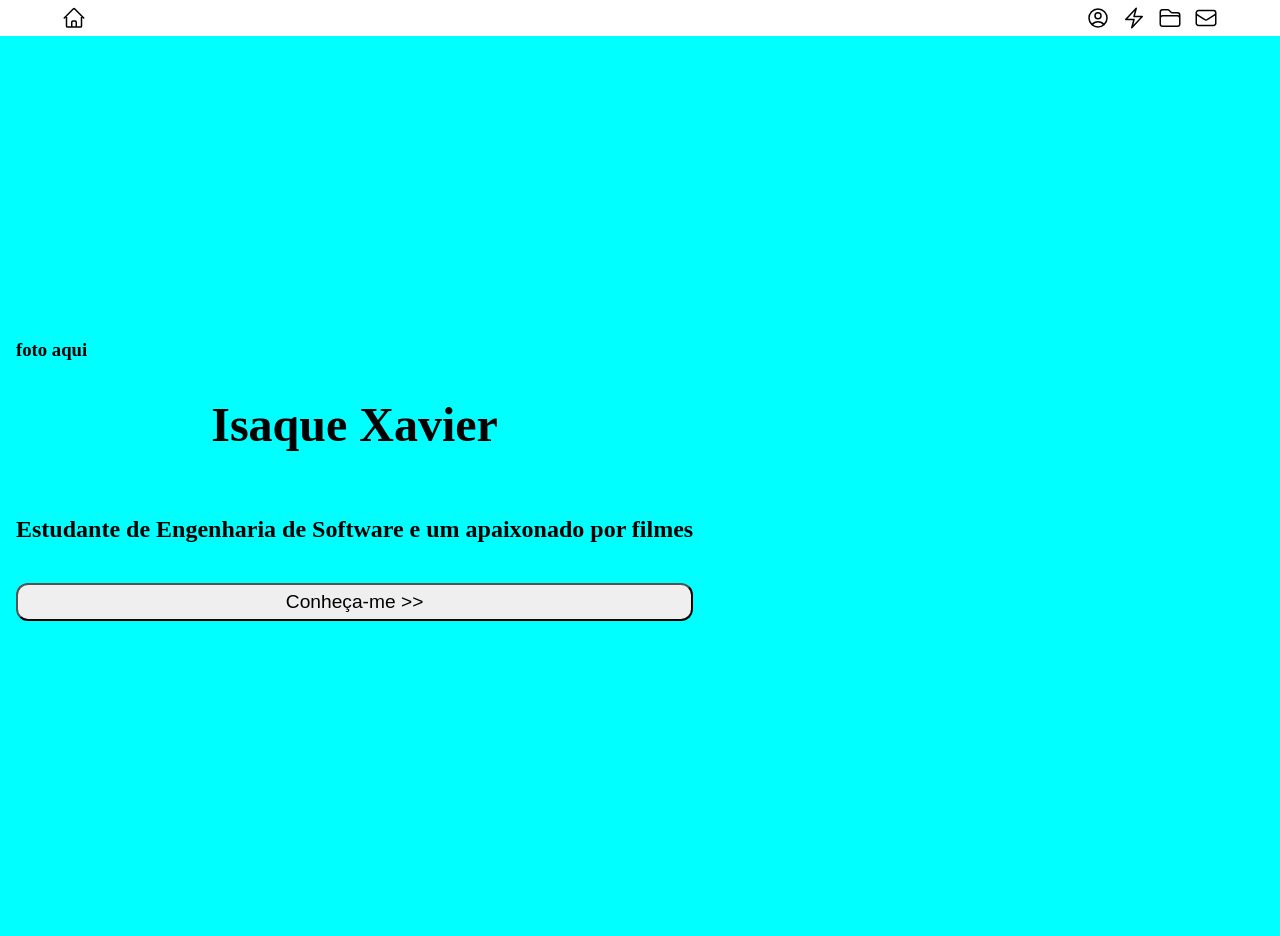
==== index.html @ 9555a3fa "feat(tela 'Sobre'): conteudo estruturado e organizacao inicial de css na tela de 'sobre'" ====
<!DOCTYPE html>
<html lang="pt-br">
<head>
    <meta charset="UTF-8">
    <meta name="viewport" content="width=device-width, initial-scale=1.0">

    <title>Isaque Xavier</title>
    <link rel="stylesheet" href="css/style.css">

</head>
<body>

    <header >
        <div class="header-content">
            <nav class="navbar">
                <div class="navbar-home-link">
                    <ul>
                        <li>
                            <a href="#">
                                <span class="icon-label">INÍCIO</span>
                                <img src="assets/icons/home.svg" alt="Início">
                            </a>
                        </li>
                    </ul>                    
                </div>
                <div class="navbar-links">
                    <ul>
                        <li>
                            <a href="#">
                                <span class="icon-label">SOBRE</span>
                                <img src="assets/icons/user-circle.svg" alt="Sobre">
                            </a>
                        </li>
                        <li>
                            <a href="#">
                                <span class="icon-label">HABILIDADES</span>
                                <img src="assets/icons/bolt.svg" alt="Habilidades">
                            </a>
                        </li>
                        <li>
                            <a href="#">
                                <span class="icon-label">PROJETOS</span>
                                <img src="assets/icons/folder.svg" alt="Projetos">
                            </a>
                        </li>
                        <li>
                            <a href="#">
                                <span class="icon-label">CONTATO</span>
                                <img src="assets/icons/envelope.svg" alt="Contato">
                            </a>
                        </li>
                    </ul>                    
                </div>
            </nav>
        </div>
        
    </header>

    <main>

        <section class="home-page">
            <article class="home-container">
            
                <div class="section-info">

                    <div class="inicial-image">
                        <h1>foto aqui</h1>
                    </div>

                    <div class="info-name">
                        <h1>Isaque Xavier</h1>
                    </div>

                    <div class="inicial-description">
                        <h1>Estudante de Engenharia de Software e um apaixonado por filmes</h1>
                        <button class="know-me-button">Conheça-me >> </button>
                    </div>

                </div>
            </article>
        </section>

        <section class="about-page">
            <article class="about-container">
                <div class="about-name">
                    <h1>Sobre</h1>
                </div>

                <div class="about-info">

                    <div class="educational-information">
                        <h1>Formação acadêmica</h1>
                        <ul>
                            <li>
                                <h2>Ensino Fundamental e Médio: Concluídos no Colégio Estadual Olavo Bilac, em Amaporã/PR.</h2>
                            </li>
                            <li>
                                <h2>Ensino Superior: Cursando o 3° ano de Engenharia de Software, no Instituto Federal de Paranavaí.</h2>
                            </li>
                        </ul>
                    </div>

                    <div class="professional-information">
                        <h1>Experiências Profissionais</h1>
                        <ul>
                            <li>
                                <h2>2019 - 2023: Operador de diversas máquinas de costura numa cooperativa de produção do ramo têxtil.</h2>
                            </li>
                            <li>
                                <h2>2024: Estagiário remunerado do setor municipal de contabilidade, em Amaporã/PR.</h2>
                            </li>
                            <li>
                                <h2>2024 - 2025: Assistente administrativo terceirizado no Colégio Estadual Olavo Bilac, em Amaporã/PR.</h2>
                            </li>
                            <li>
                                <h2>2025 - presente: Agente administrativo efetivado através de concurso público, em Planaltina do Paraná.</h2>
                            </li>
                        </ul>
                    </div>

                </div>
                
            </article>
        </section>

        <section class="skills-page">
            <article class="skills-container">
                <div class="section-name">

                </div>

                <div class="section info">

                    <div class="skills">
                        <h1>habilidades</h1>
                    </div>

                    <div class="skills">
                        <h1>habilidades</h1>
                    </div>

                    <div class="skills">
                        <h1>habilidades</h1>
                    </div>

                    <div class="skills">
                        <h1>habilidades</h1>
                    </div>

                </div>
                
            </article>
        </section>

        <section class="projects-page">
            <article class="projects-container">
                <div class="section-name">

                </div>

                <div class="section info">

                    <div class="projects">
                        <h1>projetinhoxxx</h1>
                    </div>

                    <div class="projects">
                        <h1>projetinhoxxx</h1>
                    </div>

                    <div class="projects">
                        <h1>projetinhoxxx</h1>
                    </div>

                    <div class="projects">
                        <h1>projetinhoxxx</h1>
                    </div>

                </div>
                
            </article>
        </section>

        <section class="contact-page">
            <article class="contact-container">
                <div class="section-name">

                </div>
                
                <div class="section info">

                    <div class="contact-form">
                        <h1>aqui sera formulario</h1>
                    </div>
                    
                </div>
                
            </article>
        </section>

    </main>

</body>
</html>
---- css/style.css ----
*, *::after, *::before{
    margin: 0;
    padding: 0;
    box-sizing: border-box;
}

html, body{
    height: 100%;
    scroll-behavior: smooth;
}

header{
    width: 100%;
}

section{
    min-height: 100vh;
    width: 100%;
    scroll-snap-align: start;
}

main{
    height: 100vh;
    overflow-y: scroll;
    scroll-snap-type: y mandatory;
}


/* CSS DO HEADER NAVBAR */
.navbar{
    max-width: 1200px;
    width: 100%;
    margin: 0 auto;
    padding: 0 16px;

    display: flex;
    align-items: center;
    justify-content: space-between;
}

.navbar ul{
    display: flex;
    flex-direction: row;
    list-style: none;
}

.navbar li{
    padding: 6px;
}

.navbar a{
    display: flex;
    align-items: center;
    gap: 6px;
    text-decoration: none;
}

.navbar img{
    width: 24px;
    height: 24px;
}

.icon-label{
    display: none;
}


/* CSS DA PAGINA INICIAL */
.home-page{
    display: flex;
    align-items: center;
    justify-items: center;
    padding: 0 16px;

    background-color: aqua;
}

.home-container{
    max-width: 1200px;
    display: flex;
    flex-direction: column;
    align-items: center;
    justify-content: space-between;

}

.info-name{
    margin: 24px auto;
    padding: 12px 0;
}

.info-name h1{
    text-align: center;
    font-size: clamp(1rem, 3rem, 5rem);
    font-weight: bold;
}

.inicial-description{
    display: flex;
    flex-direction: column;
    align-items: center;
}

.inicial-description h1{
    margin: 12px 0;
    padding: 16px 0;
    font-size: clamp(1rem, 1.5rem, 2rem);
    font-weight: bold;
    text-align: start;
}

.inicial-description button{
    font-size: clamp(0.8rem, 1.2rem, 1.5rem);
    width: 100%;
    border-radius: 12px;
    margin: 12px 0;
    padding: 6px;
}


/* CSS DA PAGINA 'SOBRE' */
.about-page{
    display: flex;
    justify-content: center;
    padding: 0 16px;
}

.about-container{
    display: flex;
    flex-direction: column;
}

.about-name h1{
    margin: 16px 0;
    font-size: clamp(1rem, 2.5rem, 4rem);
    font-weight: bold;
}

.about-info h1{
    font-size: clamp(1rem, 2rem, 3rem);
    margin: 12px 0;
}

.about-info li{
    list-style: none;
}

.about-info h2{
    font-size: clamp(1rem, 1.5rem, 2rem);
    padding: 6px 0;
}







/* @import url('https://fonts.googleapis.com/css2?family=Special+Gothic+Condensed+One&display=swap');

:root{
    --transparent-color: #49111c00;

    --black-color-pallete1: #0A0908;
    --burgundy-color-pallete1: #49111c;
    --white-color-pallete1: #f2f4f3;
    --taupe-color-pallete1: #A9927D;
    --brown-color-pallete1: #5E503F;

    --white-color-pallete2: #FDFFFF;
    --red-color-pallete2: #B10F2E;
    --cherry-color-pallete2: #570000;
    --mogno-color-pallete2: #280000;
    --peach-color-pallete2: #DE7C5A;

    --blue-color-pallete3: #001427;
    --teal-color-pallete3: #708D81;
    --jasmine-color-pallete3: #f4d58d;
    --ember-color-pallete3: #BF0603;
    --red-color-pallete3: #8D0801;

    --special-gothic-font: "Special Gothic Condensed One", sans-serif;
}


*,*::before, *::after{
    margin: 0;
    padding: 0;
    box-sizing: border-box;
}

body{
    min-height: 100vh;
    line-height: 1.6;
    font-family: var(--special-gothic-font);
}


header{
    font-size: clamp(1rem, 1.5rem);
    font-weight: 300;
    background-color: var(--burgundy-color-pallete1);
    padding: 20px 10px;
    width: 100%;
    display: flex;
    justify-items: center; 
    align-items: center;   
}


.navbar{
    max-width: 1280px;
    width: 100%;
    margin: 0 auto;
    display: flex;
    flex-direction: row;
    justify-content: space-between;
    align-items: center;
}
.navbar ul{
    display: flex;
    list-style: none;
}
.navbar a{
    text-decoration: none;
    color: var(--white-color-pallete1);
}
.navbar-links li{
    padding: 0 5px;
}


.hero-page{
    
    color: var(--white-color-pallete1);
    background: var(--blue-color-pallete3);
    display: flex;
    flex-direction: row;
    align-items: center;
}
.hero-content{
    max-width: 1280px;
    width: 100%;
    margin: 0 auto;
    display: flex;
    flex-direction: row;
    justify-content: space-between;
}
.hero-welcome h1{
    font-size: clamp(1rem, 5rem, 7rem);
}
.hero-suggestion{
    padding: 0 10px;
}






.about-page{
    margin: 0 auto;
    max-width: 1280px;
    background-color: var(--jasmine-color-pallete3);
}
.skills-page{
    margin: 0 auto;
    max-width: 1280px;
    background-color: var(--white-color-pallete1);
}
.projects-page{
    margin: 0 auto;
    max-width: 1280px;
    background-color: var(--black-color-pallete1);
}
.contact-page{
    margin: 0 auto;
    max-width: 1280px;
    background-color: var(--white-color-pallete1);
} */
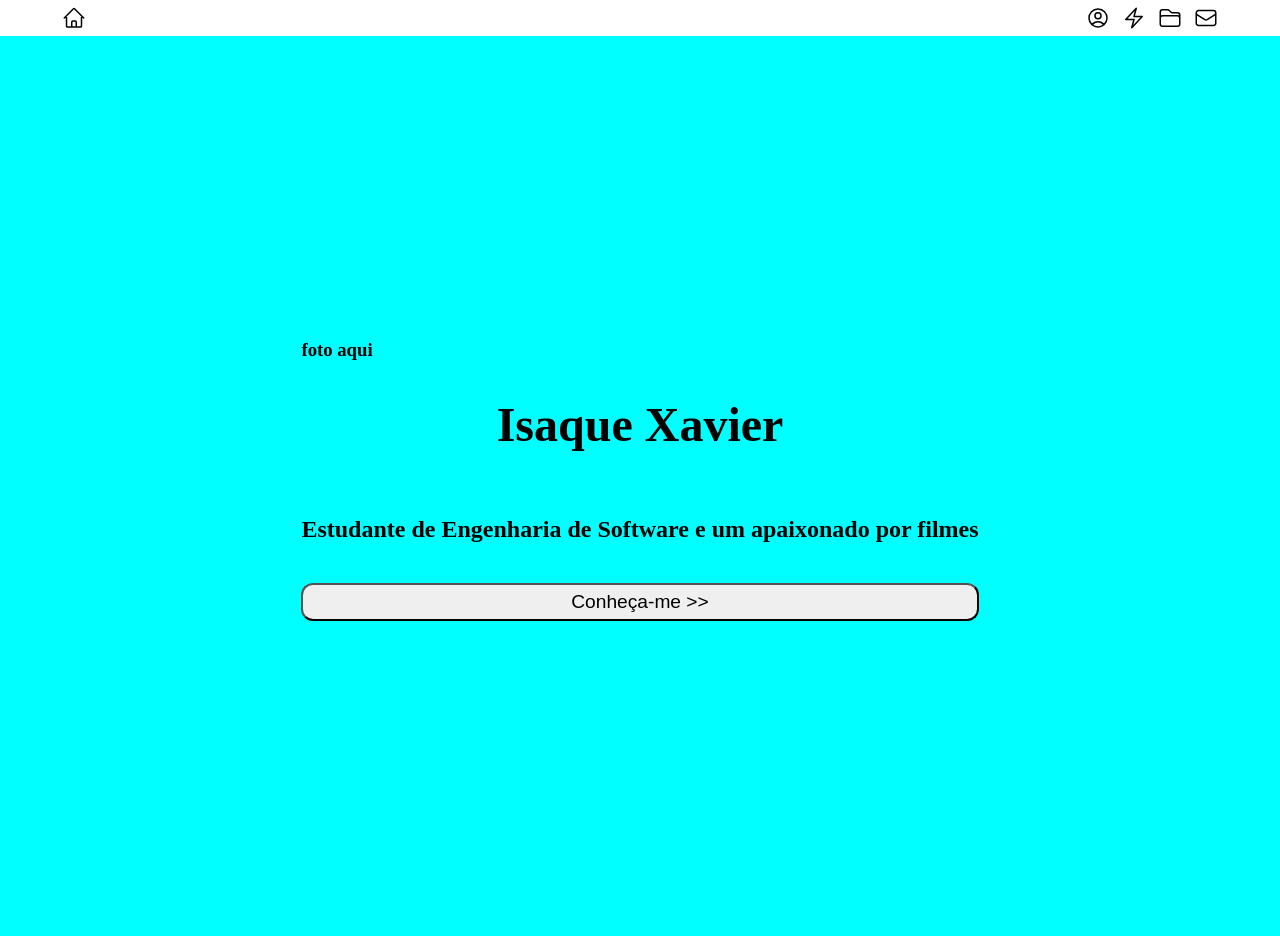
==== commit 2cf4ecf3: "feat(tela 'habilidades'): implementada estruturacao da tela 'habilidades' e adicionado os respectivo" ====
--- a/index.html
+++ b/index.html
@@ -91,7 +91,7 @@
                 <div class="about-info">
 
                     <div class="educational-information">
-                        <h1>Formação acadêmica</h1>
+                        <h1>Formação Acadêmica</h1>
                         <ul>
                             <li>
                                 <h2>Ensino Fundamental e Médio: Concluídos no Colégio Estadual Olavo Bilac, em Amaporã/PR.</h2>
@@ -106,7 +106,7 @@
                         <h1>Experiências Profissionais</h1>
                         <ul>
                             <li>
-                                <h2>2019 - 2023: Operador de diversas máquinas de costura numa cooperativa de produção do ramo têxtil.</h2>
+                                <h2>2019 - 2023: Operador de diversas máquinas de costura em uma cooperativa de produção do ramo têxtil.</h2>
                             </li>
                             <li>
                                 <h2>2024: Estagiário remunerado do setor municipal de contabilidade, em Amaporã/PR.</h2>
@@ -126,27 +126,117 @@
         </section>
 
         <section class="skills-page">
+
             <article class="skills-container">
-                <div class="section-name">
-
-                </div>
-
-                <div class="section info">
-
-                    <div class="skills">
-                        <h1>habilidades</h1>
-                    </div>
-
-                    <div class="skills">
-                        <h1>habilidades</h1>
-                    </div>
-
-                    <div class="skills">
-                        <h1>habilidades</h1>
-                    </div>
-
-                    <div class="skills">
-                        <h1>habilidades</h1>
+
+                <div class="skills-name">
+                    <h1>Habilidades</h1>
+                </div>
+
+                <div class="skills-info">
+
+                    <div class="skills-card">
+                        <div class="skills-card-name">
+                            <h1>Linguagens de Programação</h1>
+                        </div>
+                        <div class="skills-card-content">
+                            <ul>
+                                <li>
+                                    <span class="icon-label">PYTHON</span>
+                                    <img src="assets/icons/python.svg" alt="Python">
+                
+                                </li>
+                                <li>
+                                    <span class="icon-label">JAVA</span>
+                                    <img src="assets/icons/java.svg" alt="Java">
+                    
+                                </li>
+                                <li>
+                                    <span class="icon-label">C++</span>
+                                    <img src="assets/icons/c++.svg" alt="C++">
+                    
+                                </li>
+                                <li>
+                                    <span class="icon-label">JAVASCRIPT</span>
+                                    <img src="assets/icons/javascript.svg" alt="Javascript">
+                    
+                                </li>
+                                <li>
+                                    <span class="icon-label">DART</span>
+                                    <img src="assets/icons/dart.svg" alt="Dart">
+                    
+                                </li>
+                            </ul>
+                        </div>
+                        
+                    </div>
+
+                    <div class="skills-card">
+                        <div class="skills-card-name">
+                            <h1>Frameworks</h1>
+                        </div>
+                        <div class="skills-card-content">
+                            <ul>
+                                <li>
+                                    <span class="icon-label">REACT.JS</span>
+                                    <img src="assets/icons/react-js.svg" alt="React.js">
+                    
+                                </li>
+                                <li>
+                                    <span class="icon-label">FLUTTER</span>
+                                    <img src="assets/icons/flutter.svg" alt="Flutter">
+                    
+                                </li>
+                            </ul>
+                        </div>
+                        
+                    </div>
+
+                    <div class="skills-card">
+                        <div class="skills-card-name">
+                            <h1>Banco de Dados</h1>
+                        </div>
+                        <div class="skills-card-content">
+                            <ul>
+                                <li>
+                                    <span class="icon-label">POSTGRESQL</span>
+                                    <img src="assets/icons/postgresql.svg" alt="PostgreSQL">
+                    
+                                </li>
+                                <li>
+                                    <span class="icon-label">MYSQL</span>
+                                    <img src="assets/icons/mysql.svg" alt="MySQL">
+                    
+                                </li>
+                            </ul>
+                        </div>
+                        
+                    </div>
+
+                    <div class="skills-card">
+                        <div class="skills-card-name">
+                            <h1>Extras</h1>
+                        </div>
+                        <div class="skills-card-content">
+                            <ul>
+                                <li>
+                                    <span class="icon-label">GITHUB</span>
+                                    <img src="assets/icons/github.svg" alt="GitHub">
+                    
+                                </li>
+                                <li>
+                                    <span class="icon-label">Canva</span>
+                                    <img src="assets/icons/canva.svg" alt="Canva">
+                    
+                                </li>
+                                <li>
+                                    <span class="icon-label">FIGMA</span>
+                                    <img src="assets/icons/figma.svg" alt="Figma">
+                    
+                                </li>
+                            </ul>
+                        </div>
+                        
                     </div>
 
                 </div>
--- a/css/style.css
+++ b/css/style.css
@@ -77,10 +77,11 @@
 
 .home-container{
     max-width: 1200px;
-    display: flex;
-    flex-direction: column;
-    align-items: center;
-    justify-content: space-between;
+    margin: 0 auto;
+
+    display: flex;
+    flex-direction: column;
+    justify-items: center;
 
 }
 
@@ -126,8 +127,16 @@
 }
 
 .about-container{
-    display: flex;
-    flex-direction: column;
+    max-width: 1200px;
+    margin: 0 auto;
+
+    display: flex;
+    flex-direction: column;
+    align-items: center;
+}
+
+.about-name{
+    margin-right: auto;
 }
 
 .about-name h1{
@@ -137,7 +146,7 @@
 }
 
 .about-info h1{
-    font-size: clamp(1rem, 2rem, 3rem);
+    font-size: clamp(0.8rem, 2rem, 3rem);
     margin: 12px 0;
 }
 
@@ -150,6 +159,88 @@
     padding: 6px 0;
 }
 
+.educational-information{
+    margin: 6px 0;
+}
+
+.professional-information{
+    margin: 6px 0;
+}
+
+
+/* CSS DA PAGINA HABILIDADES */
+.skills-page{
+    display: flex;
+    justify-content: center;
+    padding: 0 16px;
+
+    background-color: aqua;
+}
+
+.skills-container{
+    max-width: 1200px;
+    margin: 0 auto;
+    gap: 24px;
+
+    display: flex;
+    flex-direction: column;
+    align-items: center;
+}
+
+.skills-name{
+    margin-right: auto;
+}
+
+.skills-name h1{
+    margin: 16px 0;
+    font-size: clamp(1rem, 2.5rem, 4rem);
+    font-weight: bold;
+}
+
+.skills-info{
+    display: flex;
+    flex-direction: column;
+    gap: 18px;
+}
+.skills-info li{
+    list-style: none;
+}
+
+.skills-card{
+    display: flex;
+    flex-direction: column;
+    justify-content: center;
+    text-align: center;
+}
+
+.skills-card-name{
+    text-align: left;
+}
+
+.skills-card-name h1{
+    margin: 12px 0;
+}
+
+.skills-card-content ul{
+    display: flex;
+    flex-wrap: wrap;
+    flex-direction: row;
+    gap: 12px;
+    justify-content: space-around;
+}
+
+.skills-card-content li{
+   padding: 8px;
+   width: fit-content;
+   white-space: nowrap;
+}
+
+.skills-card-content li img{
+   height: 30px;
+   width: 30px;
+   width: fit-content;
+   
+}
 
 
 
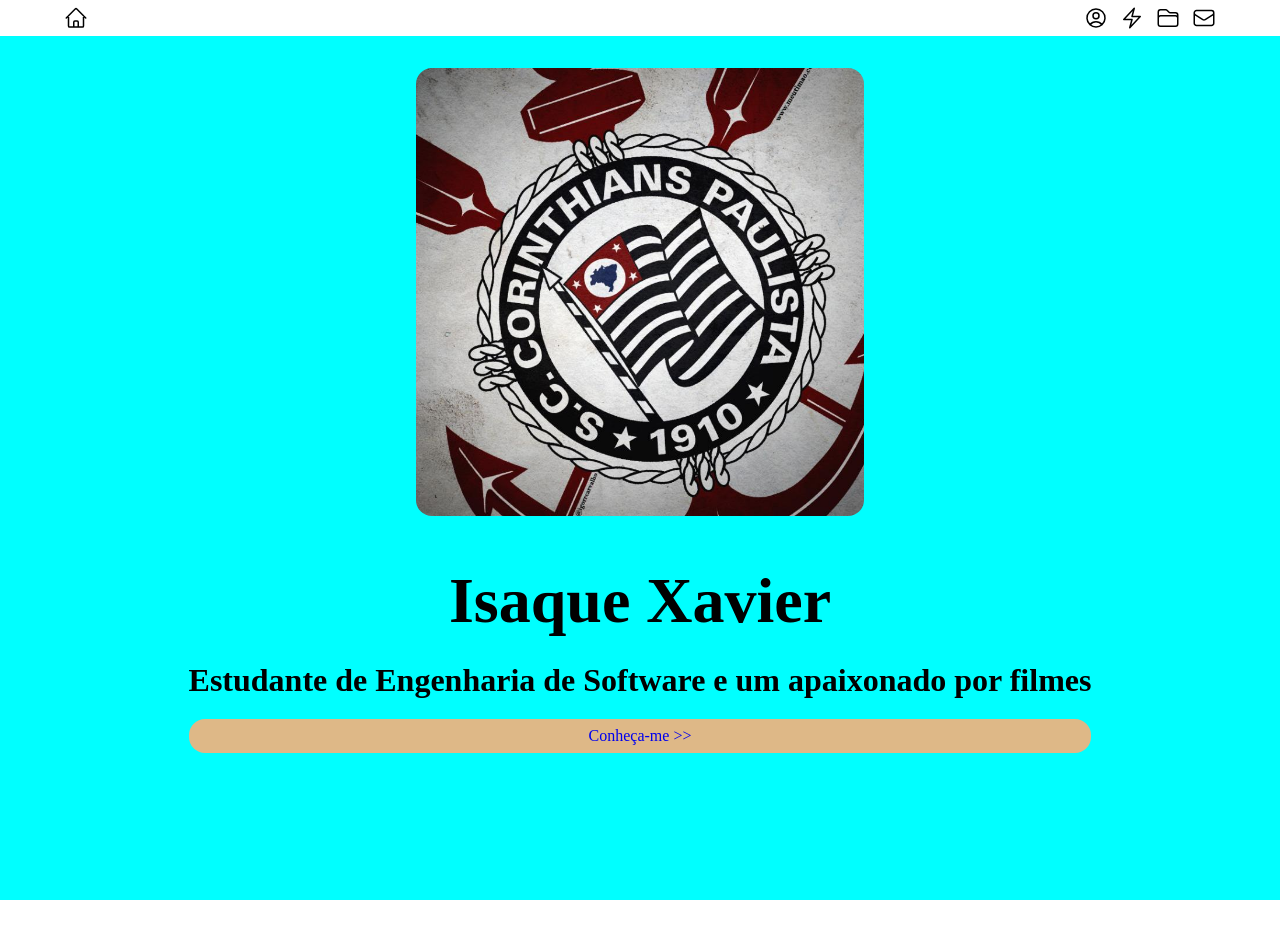
==== commit 52437b87: "refactor(all): alteradas tags do html e iniciando nova estruturacao em css" ====
--- a/index.html
+++ b/index.html
@@ -18,7 +18,7 @@
                 <div class="navbar-home-link">
                     <ul>
                         <li>
-                            <a href="#">
+                            <a href="#homeSection">
                                 <span class="icon-label">INÍCIO</span>
                                 <img src="assets/icons/home.svg" alt="Início">
                             </a>
@@ -28,25 +28,25 @@
                 <div class="navbar-links">
                     <ul>
                         <li>
-                            <a href="#">
+                            <a href="#aboutSection">
                                 <span class="icon-label">SOBRE</span>
                                 <img src="assets/icons/user-circle.svg" alt="Sobre">
                             </a>
                         </li>
                         <li>
-                            <a href="#">
+                            <a href="#skillsSection">
                                 <span class="icon-label">HABILIDADES</span>
                                 <img src="assets/icons/bolt.svg" alt="Habilidades">
                             </a>
                         </li>
                         <li>
-                            <a href="#">
+                            <a href="#projectsSection">
                                 <span class="icon-label">PROJETOS</span>
                                 <img src="assets/icons/folder.svg" alt="Projetos">
                             </a>
                         </li>
                         <li>
-                            <a href="#">
+                            <a href="#contactSection">
                                 <span class="icon-label">CONTATO</span>
                                 <img src="assets/icons/envelope.svg" alt="Contato">
                             </a>
@@ -60,62 +60,68 @@
 
     <main>
 
-        <section class="home-page">
-            <article class="home-container">
+        <section id="homeSection" class="home-page">
+            <article class="section-container">
             
-                <div class="section-info">
-
-                    <div class="inicial-image">
-                        <h1>foto aqui</h1>
-                    </div>
-
-                    <div class="info-name">
+                <div class="home-info">
+
+                    <div class="home-image">
+                        <img src="assets/images/corinthians wpp.jpg" alt="Foto Inicial">
+                    </div>
+
+                    <div class="home-presentation">
                         <h1>Isaque Xavier</h1>
-                    </div>
-
-                    <div class="inicial-description">
-                        <h1>Estudante de Engenharia de Software e um apaixonado por filmes</h1>
-                        <button class="know-me-button">Conheça-me >> </button>
-                    </div>
-
-                </div>
-            </article>
-        </section>
-
-        <section class="about-page">
+                        <p>Estudante de Engenharia de Software e um apaixonado por filmes</p>
+                    </div>
+
+                    <div class="home-button">
+                        <a href="#aboutSection">Conheça-me >></a>
+                    </div>
+
+                </div>
+            </article>
+        </section>
+
+        <section id="aboutSection" class="about-page">
             <article class="about-container">
-                <div class="about-name">
-                    <h1>Sobre</h1>
-                </div>
+                <header class="about-name">
+                    <h2>Sobre</h2>
+                </header>
 
                 <div class="about-info">
 
                     <div class="educational-information">
-                        <h1>Formação Acadêmica</h1>
+                        <header>
+                            <h3>Formação Acadêmica</h3>
+                        </header>
+                        
                         <ul>
                             <li>
-                                <h2>Ensino Fundamental e Médio: Concluídos no Colégio Estadual Olavo Bilac, em Amaporã/PR.</h2>
-                            </li>
-                            <li>
-                                <h2>Ensino Superior: Cursando o 3° ano de Engenharia de Software, no Instituto Federal de Paranavaí.</h2>
+                                <p>Ensino Fundamental e Médio: Concluídos no Colégio Estadual Olavo Bilac, em Amaporã/PR.</p>
+                            </li>
+                            <li>
+                                <p>Ensino Superior: Cursando o 3° ano de Engenharia de Software, no Instituto Federal de Paranavaí.</p>
                             </li>
                         </ul>
                     </div>
 
                     <div class="professional-information">
-                        <h1>Experiências Profissionais</h1>
+                        <header>
+                            <h3>Experiências Profissionais</h3>
+                        </header>
+                        
                         <ul>
                             <li>
-                                <h2>2019 - 2023: Operador de diversas máquinas de costura em uma cooperativa de produção do ramo têxtil.</h2>
-                            </li>
-                            <li>
-                                <h2>2024: Estagiário remunerado do setor municipal de contabilidade, em Amaporã/PR.</h2>
-                            </li>
-                            <li>
-                                <h2>2024 - 2025: Assistente administrativo terceirizado no Colégio Estadual Olavo Bilac, em Amaporã/PR.</h2>
-                            </li>
-                            <li>
-                                <h2>2025 - presente: Agente administrativo efetivado através de concurso público, em Planaltina do Paraná.</h2>
+                                <p>2019 - 2023: Operador de diversas máquinas de costura em uma cooperativa de produção do ramo têxtil.</p>
+                            </li>
+                            <li>
+                                <p>2024: Estagiário remunerado do setor municipal de contabilidade, em Amaporã/PR.</p>
+                            </li>
+                            <li>
+                                <p>2024 - 2025: Assistente administrativo terceirizado no Colégio Estadual Olavo Bilac, em Amaporã/PR.</p>
+                            </li>
+                            <li>
+                                <p>2025 - presente: Agente administrativo efetivado através de concurso público, em Planaltina do Paraná.</p>
                             </li>
                         </ul>
                     </div>
@@ -125,20 +131,20 @@
             </article>
         </section>
 
-        <section class="skills-page">
+        <section id="skillsSection" class="skills-page">
 
             <article class="skills-container">
 
-                <div class="skills-name">
-                    <h1>Habilidades</h1>
-                </div>
+                <header class="skills-name">
+                    <h2>Habilidades</h2>
+                </header>
 
                 <div class="skills-info">
 
                     <div class="skills-card">
-                        <div class="skills-card-name">
-                            <h1>Linguagens de Programação</h1>
-                        </div>
+                        <header class="skills-card-name">
+                            <h3>Linguagens de Programação</h3>
+                        </header>
                         <div class="skills-card-content">
                             <ul>
                                 <li>
@@ -172,9 +178,9 @@
                     </div>
 
                     <div class="skills-card">
-                        <div class="skills-card-name">
-                            <h1>Frameworks</h1>
-                        </div>
+                        <header class="skills-card-name">
+                            <h3>Frameworks</h3>
+                        </header>
                         <div class="skills-card-content">
                             <ul>
                                 <li>
@@ -193,9 +199,9 @@
                     </div>
 
                     <div class="skills-card">
-                        <div class="skills-card-name">
-                            <h1>Banco de Dados</h1>
-                        </div>
+                        <header class="skills-card-name">
+                            <h3>Bancos de Dados</h3>
+                        </header>
                         <div class="skills-card-content">
                             <ul>
                                 <li>
@@ -214,9 +220,9 @@
                     </div>
 
                     <div class="skills-card">
-                        <div class="skills-card-name">
-                            <h1>Extras</h1>
-                        </div>
+                        <header class="skills-card-name">
+                            <h3>Extras</h3>
+                        </header>
                         <div class="skills-card-content">
                             <ul>
                                 <li>
@@ -234,6 +240,16 @@
                                     <img src="assets/icons/figma.svg" alt="Figma">
                     
                                 </li>
+                                <li>
+                                    <span class="icon-label">HTML</span>
+                                    <img src="assets/icons/html.svg" alt="HTML">
+                    
+                                </li>
+                                <li>
+                                    <span class="icon-label">CSS</span>
+                                    <img src="assets/icons/css.svg" alt="CSS">
+                    
+                                </li>
                             </ul>
                         </div>
                         
@@ -244,45 +260,101 @@
             </article>
         </section>
 
-        <section class="projects-page">
+        <section id="projectsSection" class="projects-page">
             <article class="projects-container">
-                <div class="section-name">
-
-                </div>
-
-                <div class="section info">
-
-                    <div class="projects">
-                        <h1>projetinhoxxx</h1>
-                    </div>
-
-                    <div class="projects">
-                        <h1>projetinhoxxx</h1>
-                    </div>
-
-                    <div class="projects">
-                        <h1>projetinhoxxx</h1>
-                    </div>
-
-                    <div class="projects">
-                        <h1>projetinhoxxx</h1>
-                    </div>
-
-                </div>
-                
-            </article>
-        </section>
-
-        <section class="contact-page">
+                <header class="projects-name">
+                    <h2>Projetos</h2>
+                </header>
+
+                <div class="projects-info">
+
+                    <div class="projects-card">
+                        <header class="projects-card-name">
+                            <h3>JOGO DA MEMÓRIA</h3>
+                        </header>
+                        <div class="projects-card-description">
+                            <p>Coloca à prova a memória do jogdor: este jogo embaralha pares de palavras e as esconde em cartões, as quais o jogador deve selecionar corretamente um par por vez até que todos os pares estejam visíveis. O jogo permite várias tentativas por jogador e mostra o ranking das melhores pontuações.</p>
+                        </div>
+                        <div class="projects-card-tools">
+                            <p>
+                                Ferramentas Utilizadas: 
+                                HTML 
+                                <span><img src="assets/icons/html.svg" alt="HTML"></span>
+                                , CSS 
+                                <span><img src="assets/icons/css.svg" alt="CSS"></span>
+                                e JAVASCRIPT
+                                <span><img src="assets/icons/javascript.svg" alt="JAVASCRIPT"></span>
+                            </p>                            
+                        </div>
+                    </div>
+
+                    <div class="projects-card">
+                        <header class="projects-card-name">
+                            <h3>PROCESSADOR MONOCICLO</h3>
+                        </header>
+                        <div class="projects-card-description">
+                            <p>Busca e executa instruções: capaz de somar, subtrair, dividir e multiplicar, além de ser capaz de salvar, ler e carregar os dados do banco de registradores, realizando uma instrução por clock.</p>
+                        </div>
+                        <div class="projects-card-tools">
+                            <p>Ferramentas Utilizadas: JAVA <span>
+                                <img src="assets/icons/java.svg" alt="JAVA">
+                            </span></p>
+                        </div>
+                    </div>
+
+                    <div class="projects-card">
+                        <header class="projects-card-name">
+                            <h3>SIMULADOR DE MEMÓRIA CACHE</h3>
+                        </header>
+                        <div class="projects-card-description">
+                            <p>Simula a busca em memória cache: ao realizar uma operação de leitura ou escrita, o programa verifica se o endereço referenciado está entre os mais recentemente acessados (memória cache). Caso esteja, o tempo de resposta é para esta instrução é x, mas caso não o encontre, ele busca na memória principal, substituindo o endereço menos acessado na cache pelo endereço trazido da memória principal, fazendo esta instrução ter o tempo de resposta x + y.</p>
+                        </div>
+                        <div class="projects-card-tools">
+                            <p>Ferramentas Utilizadas: C++ <span>
+                                <img src="assets/icons/c++.svg" alt="C++">
+                            </span></p>                           
+                        </div>
+                    </div>
+
+                </div>
+                
+            </article>
+        </section>
+
+        <section id="contactSection" class="contact-page">
             <article class="contact-container">
-                <div class="section-name">
-
-                </div>
-                
-                <div class="section info">
+                <header class="contact-name">
+                    <h2>Entre em Contato</h2>
+                </header>
+                
+                <div class="contact-info">
 
                     <div class="contact-form">
-                        <h1>aqui sera formulario</h1>
+                        
+                        <form action="#" method="post">
+
+                            <fieldset>
+                                <legend>Mande sua mensagem</legend>
+
+                                <div class="form-name">
+                                    <label for="nameField">Nome</label>
+                                    <input type="text" name="Nome" id="nameField" required>
+                                </div>
+
+                                <div class="form-email">
+                                    <label for="emailField">E-Mail</label>
+                                    <input type="email" name="E-mail" id="emailField" required>
+                                </div>
+
+                                <div class="form-message">
+                                    <label for="messageField">Mensagem</label>
+                                    <textarea name="Mensagem" id="messageField" rows="5" required></textarea>
+                                </div>
+                            </fieldset>
+
+                            <button type="submit">Enviar</button>
+                            
+                        </form>
                     </div>
                     
                 </div>
--- a/css/style.css
+++ b/css/style.css
@@ -1,3 +1,10 @@
+:root{
+    /* DENIFIR AQUI VARIAVEIS GLOBAIS */
+    --home-image-size: clamp(150px, 35vw, 450px);
+    --home-p-size: clamp(0.7rem, 4vw, 2rem);
+    --h1-size: clamp(1.5rem, 8vw, 4rem);
+}
+
 *, *::after, *::before{
     margin: 0;
     padding: 0;
@@ -7,6 +14,8 @@
 html, body{
     height: 100%;
     scroll-behavior: smooth;
+
+    overflow: hidden;
 }
 
 header{
@@ -14,9 +23,15 @@
 }
 
 section{
+    padding: 0 24px;
+
     min-height: 100vh;
     width: 100%;
-    scroll-snap-align: start;
+
+    /* scroll-snap-align: start; */
+
+    display: flex;
+    flex-direction: column;
 }
 
 main{
@@ -25,13 +40,22 @@
     scroll-snap-type: y mandatory;
 }
 
+.section-container{
+    max-width: 1200px;
+    margin: 0 auto;
+
+    display: flex;
+    flex-direction: column;
+    align-items: center;
+    justify-content: center;
+}
 
 /* CSS DO HEADER NAVBAR */
 .navbar{
     max-width: 1200px;
     width: 100%;
     margin: 0 auto;
-    padding: 0 16px;
+    padding: 0 18px;
 
     display: flex;
     align-items: center;
@@ -67,55 +91,73 @@
 
 /* CSS DA PAGINA INICIAL */
 .home-page{
-    display: flex;
-    align-items: center;
-    justify-items: center;
-    padding: 0 16px;
-
+    
     background-color: aqua;
 }
 
-.home-container{
-    max-width: 1200px;
-    margin: 0 auto;
-
-    display: flex;
-    flex-direction: column;
-    justify-items: center;
-
-}
-
-.info-name{
-    margin: 24px auto;
-    padding: 12px 0;
-}
-
-.info-name h1{
+.home-info{
+    display: flex;
+    flex-direction: column;
+
+    /* gap: 36px; */
+}
+
+.home-image{
+    display: flex;
+    flex-direction: column;
+    align-items: center;
+
+    margin: 32px;
+
+}
+
+.home-image img{
+    width: var(--home-image-size);
+    height: var(--home-image-size);
+
+    object-fit: cover;
+
+    border-radius: 16px;
+}
+
+.home-presentation{
+    display: flex;
+    flex-direction: column;
+    align-items: center;
+
+    text-align: justify;
+}
+
+.home-presentation h1{
+    margin: 16px 0;
+
+    font-size: var(--h1-size);
+
+    font-weight: bold;
+}
+
+.home-presentation p{
+    margin: 8px 0;
+
+    font-size: var(--home-p-size);
+
+    font-weight: bold;
+}
+
+.home-button{
+    background-color: burlywood;
+
+    margin: 12px 0;
+    padding: 8px;
+    
     text-align: center;
-    font-size: clamp(1rem, 3rem, 5rem);
-    font-weight: bold;
-}
-
-.inicial-description{
-    display: flex;
-    flex-direction: column;
-    align-items: center;
-}
-
-.inicial-description h1{
-    margin: 12px 0;
-    padding: 16px 0;
-    font-size: clamp(1rem, 1.5rem, 2rem);
-    font-weight: bold;
-    text-align: start;
-}
-
-.inicial-description button{
-    font-size: clamp(0.8rem, 1.2rem, 1.5rem);
-    width: 100%;
-    border-radius: 12px;
-    margin: 12px 0;
-    padding: 6px;
+
+    border-radius: 16px;
+}
+
+.home-button a{
+
+    text-decoration: none;
 }
 
 
@@ -129,6 +171,7 @@
 .about-container{
     max-width: 1200px;
     margin: 0 auto;
+    gap: 24px;
 
     display: flex;
     flex-direction: column;
@@ -243,6 +286,28 @@
 }
 
 
+/* CSS DA PAGINA 'PROJETOS' */
+.projects-page{
+    display: flex;
+    flex-direction: column;
+    /* justify-content: center; */
+    padding: 0 16px;
+}
+
+.projects-container{
+    max-width: 1200px;
+    margin: 0 auto;
+    gap: 24px;
+
+    display: flex;
+    flex-direction: column;
+    /* align-items: center; */
+}
+
+.projects.name{
+    margin-right: auto;
+}
+
 
 
 
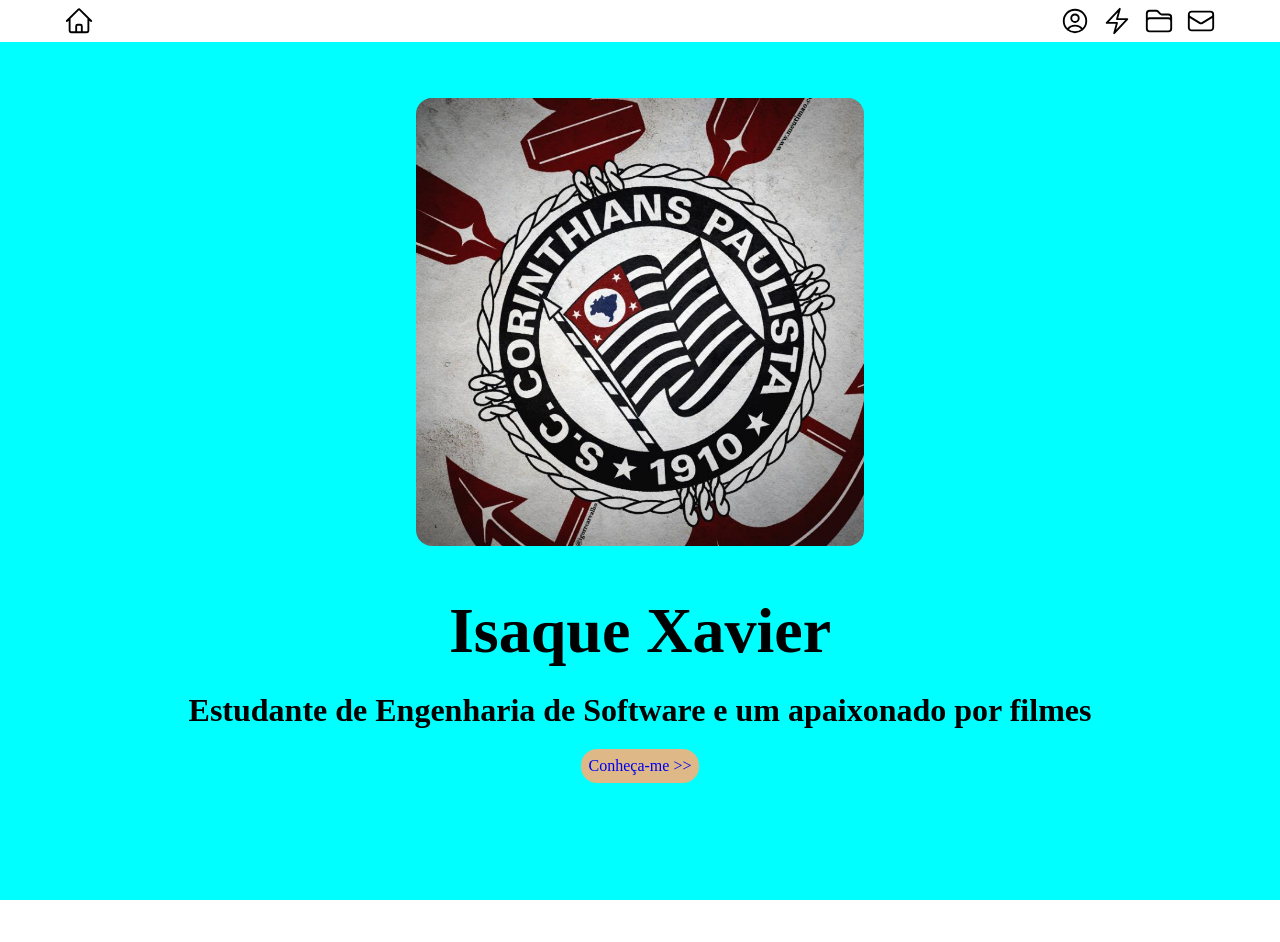
==== commit 33c8513f: "refactor(alinhamento): consertado alinhamento das seções e estruturacao css da secao 'habilidades'" ====
--- a/index.html
+++ b/index.html
@@ -83,45 +83,47 @@
         </section>
 
         <section id="aboutSection" class="about-page">
-            <article class="about-container">
-                <header class="about-name">
-                    <h2>Sobre</h2>
-                </header>
+            <article class="section-container">
+                
 
                 <div class="about-info">
 
-                    <div class="educational-information">
+                    <header class="about-name">
+                        <h2>Sobre</h2>
+                    </header>
+
+                    <div class="about-educational">
                         <header>
                             <h3>Formação Acadêmica</h3>
                         </header>
                         
                         <ul>
                             <li>
-                                <p>Ensino Fundamental e Médio: Concluídos no Colégio Estadual Olavo Bilac, em Amaporã/PR.</p>
-                            </li>
-                            <li>
-                                <p>Ensino Superior: Cursando o 3° ano de Engenharia de Software, no Instituto Federal de Paranavaí.</p>
+                                <p><span>Ensino Fundamental e Médio: </span>Concluídos no Colégio Estadual Olavo Bilac, em Amaporã/PR.</p>
+                            </li>
+                            <li>
+                                <p><span>Ensino Superior: </span>Cursando o 3° ano de Engenharia de Software, no Instituto Federal de Paranavaí.</p>
                             </li>
                         </ul>
                     </div>
 
-                    <div class="professional-information">
+                    <div class="about-professional">
                         <header>
                             <h3>Experiências Profissionais</h3>
                         </header>
                         
                         <ul>
                             <li>
-                                <p>2019 - 2023: Operador de diversas máquinas de costura em uma cooperativa de produção do ramo têxtil.</p>
-                            </li>
-                            <li>
-                                <p>2024: Estagiário remunerado do setor municipal de contabilidade, em Amaporã/PR.</p>
-                            </li>
-                            <li>
-                                <p>2024 - 2025: Assistente administrativo terceirizado no Colégio Estadual Olavo Bilac, em Amaporã/PR.</p>
-                            </li>
-                            <li>
-                                <p>2025 - presente: Agente administrativo efetivado através de concurso público, em Planaltina do Paraná.</p>
+                                <p><span>2019 - 2023: </span>Operador de diversas máquinas de costura em uma cooperativa de produção do ramo têxtil.</p>
+                            </li>
+                            <li>
+                                <p><span>2024: </span>Estagiário remunerado do setor municipal de contabilidade, em Amaporã/PR.</p>
+                            </li>
+                            <li>
+                                <p><span>2024 - 2025: </span>Assistente administrativo terceirizado no Colégio Estadual Olavo Bilac, em Amaporã/PR.</p>
+                            </li>
+                            <li>
+                                <p><span>2025 - Presente: </span>Agente administrativo efetivado através de concurso público, em Planaltina do Paraná.</p>
                             </li>
                         </ul>
                     </div>
@@ -133,13 +135,14 @@
 
         <section id="skillsSection" class="skills-page">
 
-            <article class="skills-container">
-
-                <header class="skills-name">
-                    <h2>Habilidades</h2>
-                </header>
+            <article class="section-container">
+
+                
 
                 <div class="skills-info">
+                    <header class="skills-name">
+                        <h2>Habilidades</h2>
+                    </header>
 
                     <div class="skills-card">
                         <header class="skills-card-name">
@@ -220,7 +223,7 @@
                     </div>
 
                     <div class="skills-card">
-                        <header class="skills-card-name">
+                        <header classskills-card-name="">
                             <h3>Extras</h3>
                         </header>
                         <div class="skills-card-content">
--- a/css/style.css
+++ b/css/style.css
@@ -1,8 +1,14 @@
 :root{
     /* DENIFIR AQUI VARIAVEIS GLOBAIS */
+    --navbar-icons-size: clamp(20px, 8vw, 30px);
+    --icons-size: clamp(20px, 8vw, 30px);
     --home-image-size: clamp(150px, 35vw, 450px);
     --home-p-size: clamp(0.7rem, 4vw, 2rem);
-    --h1-size: clamp(1.5rem, 8vw, 4rem);
+    --h1-size: clamp(1.5rem, 8.5vw, 4rem);
+    --h2-size: clamp(1.2rem, 8vw, 3rem);
+    --h2-margin-size: 16px;
+    --h3-size: clamp(1.2rem, 5vw, 2rem);
+    --p-size: clamp(0.7rem, 4vw, 2rem);
 }
 
 *, *::after, *::before{
@@ -43,10 +49,10 @@
 .section-container{
     max-width: 1200px;
     margin: 0 auto;
-
-    display: flex;
-    flex-direction: column;
-    align-items: center;
+    width: 100%;
+
+    display: flex;
+    flex-direction: column;
     justify-content: center;
 }
 
@@ -80,8 +86,8 @@
 }
 
 .navbar img{
-    width: 24px;
-    height: 24px;
+    width: var(--navbar-icons-size);
+    height: var(--navbar-icons-size);
 }
 
 .icon-label{
@@ -98,6 +104,10 @@
 .home-info{
     display: flex;
     flex-direction: column;
+    text-align: center;
+    align-items: center;
+
+    margin: 24px 0;
 
     /* gap: 36px; */
 }
@@ -163,56 +173,120 @@
 
 /* CSS DA PAGINA 'SOBRE' */
 .about-page{
-    display: flex;
-    justify-content: center;
-    padding: 0 16px;
-}
-
-.about-container{
-    max-width: 1200px;
-    margin: 0 auto;
-    gap: 24px;
-
-    display: flex;
-    flex-direction: column;
-    align-items: center;
+    background-color: antiquewhite;
+}
+
+.about-page ul{
+    display: flex;
+    flex-direction: column;
+    gap: 6px;
+}
+
+.about-page li{
+    list-style: none;
+}
+
+.about-page h3{
+
+    margin: 12px 0;
+    font-size: var(--h3-size);
+
+    font-weight: bold;
+}
+
+.about-page p{
+    padding: 0 12px;
+
+    font-size: var(--p-size);
+
+    font-weight: 400;
+}
+
+.about-page span{
+
+    font-weight: bold;
+}
+
+.about-info{
+    display: flex;
+    flex-direction: column;
+    align-items: flex-start;
+
+    margin: 24px 0;
+
+    /* gap: 36px; */
 }
 
 .about-name{
-    margin-right: auto;
-}
-
-.about-name h1{
-    margin: 16px 0;
-    font-size: clamp(1rem, 2.5rem, 4rem);
-    font-weight: bold;
-}
-
-.about-info h1{
-    font-size: clamp(0.8rem, 2rem, 3rem);
-    margin: 12px 0;
-}
-
-.about-info li{
-    list-style: none;
-}
-
-.about-info h2{
-    font-size: clamp(1rem, 1.5rem, 2rem);
-    padding: 6px 0;
-}
-
-.educational-information{
-    margin: 6px 0;
-}
-
-.professional-information{
-    margin: 6px 0;
+    margin: var(--h2-margin-size) 0;
+}
+
+.about-page h2{
+    font-size: var(--h2-size);
+
+    font-weight: bold;
 }
 
 
 /* CSS DA PAGINA HABILIDADES */
 .skills-page{
+    background-color: aqua;
+}
+
+.skills-info{
+    display: flex;
+    flex-direction: column;
+
+    margin: 24px 0;
+
+    /* gap: 36px; */
+}
+
+.skills-name{
+    margin: var(--h2-margin-size) 0;
+}
+
+.skills-page h2{
+    font-size: var(--h2-size);
+
+    font-weight: bold;
+}
+
+.skills-page ul {
+    display: flex;
+    flex-direction: row;
+    align-items: flex-start;
+
+    margin: 6px 0;
+
+    flex-wrap: wrap;
+    justify-content: space-around;
+}
+
+.skills-page li{
+    list-style: none;
+
+    padding: 6px;
+}
+
+.skills-page h3{
+    margin: 6px 0;
+    
+    font-size: var(--h3-size);
+
+    font-weight: bold;
+}
+
+.skills-page img{
+    width: var(--icons-size);
+}
+
+.skills-card{
+    margin: 12px 0;
+}
+
+
+/* .skills-page{
     display: flex;
     justify-content: center;
     padding: 0 16px;
@@ -283,7 +357,7 @@
    width: 30px;
    width: fit-content;
    
-}
+} */
 
 
 /* CSS DA PAGINA 'PROJETOS' */
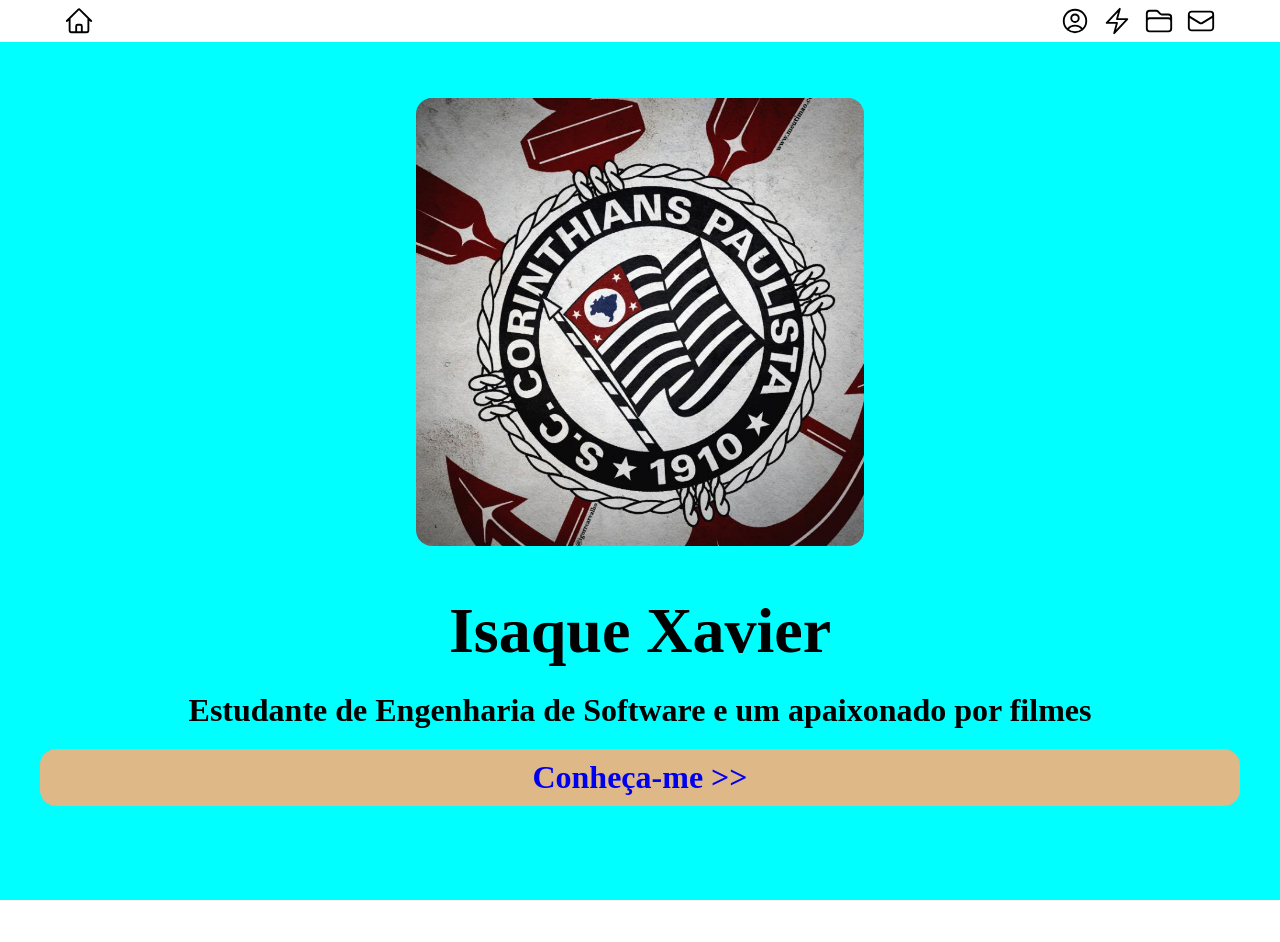
==== commit d3675a00: "style(formulario): estruturacao em css feita" ====
--- a/index.html
+++ b/index.html
@@ -265,11 +265,12 @@
 
         <section id="projectsSection" class="projects-page">
             <article class="projects-container">
-                <header class="projects-name">
-                    <h2>Projetos</h2>
-                </header>
+                
 
                 <div class="projects-info">
+                    <header class="projects-name">
+                        <h2>Projetos</h2>
+                    </header>
 
                     <div class="projects-card">
                         <header class="projects-card-name">
@@ -279,15 +280,7 @@
                             <p>Coloca à prova a memória do jogdor: este jogo embaralha pares de palavras e as esconde em cartões, as quais o jogador deve selecionar corretamente um par por vez até que todos os pares estejam visíveis. O jogo permite várias tentativas por jogador e mostra o ranking das melhores pontuações.</p>
                         </div>
                         <div class="projects-card-tools">
-                            <p>
-                                Ferramentas Utilizadas: 
-                                HTML 
-                                <span><img src="assets/icons/html.svg" alt="HTML"></span>
-                                , CSS 
-                                <span><img src="assets/icons/css.svg" alt="CSS"></span>
-                                e JAVASCRIPT
-                                <span><img src="assets/icons/javascript.svg" alt="JAVASCRIPT"></span>
-                            </p>                            
+                            <p>Ferramentas utilizadas: <span>HTML <img src="assets/icons/html.svg" alt="HTML"></span> CSS <span><img src="assets/icons/css.svg" alt="CSS"></span> JAVASCRIPT <span><img src="assets/icons/javascript.svg" alt="JAVASCRIPT"></span></p>
                         </div>
                     </div>
 
@@ -299,7 +292,7 @@
                             <p>Busca e executa instruções: capaz de somar, subtrair, dividir e multiplicar, além de ser capaz de salvar, ler e carregar os dados do banco de registradores, realizando uma instrução por clock.</p>
                         </div>
                         <div class="projects-card-tools">
-                            <p>Ferramentas Utilizadas: JAVA <span>
+                            <p>Ferramentas utilizadas: JAVA <span>
                                 <img src="assets/icons/java.svg" alt="JAVA">
                             </span></p>
                         </div>
@@ -313,7 +306,7 @@
                             <p>Simula a busca em memória cache: ao realizar uma operação de leitura ou escrita, o programa verifica se o endereço referenciado está entre os mais recentemente acessados (memória cache). Caso esteja, o tempo de resposta é para esta instrução é x, mas caso não o encontre, ele busca na memória principal, substituindo o endereço menos acessado na cache pelo endereço trazido da memória principal, fazendo esta instrução ter o tempo de resposta x + y.</p>
                         </div>
                         <div class="projects-card-tools">
-                            <p>Ferramentas Utilizadas: C++ <span>
+                            <p>Ferramentas utilizadas: C++ <span>
                                 <img src="assets/icons/c++.svg" alt="C++">
                             </span></p>                           
                         </div>
@@ -325,13 +318,13 @@
         </section>
 
         <section id="contactSection" class="contact-page">
-            <article class="contact-container">
-                <header class="contact-name">
-                    <h2>Entre em Contato</h2>
-                </header>
+            <article class="section-container">
+                
                 
                 <div class="contact-info">
-
+                    <header class="contact-name">
+                        <h2>Entre em Contato</h2>
+                    </header>
                     <div class="contact-form">
                         
                         <form action="#" method="post">
@@ -367,6 +360,12 @@
 
     </main>
 
+    <footer>
+
+    </footer>
+
+    <script type="module" src="js/main.js"></script>
+
 </body>
 </html>
 
--- a/css/style.css
+++ b/css/style.css
@@ -1,7 +1,7 @@
 :root{
     /* DENIFIR AQUI VARIAVEIS GLOBAIS */
     --navbar-icons-size: clamp(20px, 8vw, 30px);
-    --icons-size: clamp(20px, 8vw, 30px);
+    --icons-size: clamp(20px, 5vw, 30px);
     --home-image-size: clamp(150px, 35vw, 450px);
     --home-p-size: clamp(0.7rem, 4vw, 2rem);
     --h1-size: clamp(1.5rem, 8.5vw, 4rem);
@@ -157,8 +157,10 @@
 .home-button{
     background-color: burlywood;
 
+    width: 100%;
+
     margin: 12px 0;
-    padding: 8px;
+    padding: 10px;
     
     text-align: center;
 
@@ -167,6 +169,13 @@
 
 .home-button a{
 
+    display: flex;
+    flex-direction: column;
+    align-items: stretch;
+    
+    font-size: var(--p-size);
+
+    font-weight: bold;
     text-decoration: none;
 }
 
@@ -257,7 +266,7 @@
     flex-direction: row;
     align-items: flex-start;
 
-    margin: 6px 0;
+    margin: 12px 0;
 
     flex-wrap: wrap;
     justify-content: space-around;
@@ -271,7 +280,7 @@
 
 .skills-page h3{
     margin: 6px 0;
-    
+
     font-size: var(--h3-size);
 
     font-weight: bold;
@@ -286,103 +295,153 @@
 }
 
 
-/* .skills-page{
-    display: flex;
-    justify-content: center;
-    padding: 0 16px;
-
-    background-color: aqua;
-}
-
-.skills-container{
-    max-width: 1200px;
-    margin: 0 auto;
-    gap: 24px;
-
-    display: flex;
-    flex-direction: column;
-    align-items: center;
-}
-
-.skills-name{
-    margin-right: auto;
-}
-
-.skills-name h1{
-    margin: 16px 0;
-    font-size: clamp(1rem, 2.5rem, 4rem);
-    font-weight: bold;
-}
-
-.skills-info{
-    display: flex;
-    flex-direction: column;
-    gap: 18px;
-}
-.skills-info li{
-    list-style: none;
-}
-
-.skills-card{
-    display: flex;
-    flex-direction: column;
-    justify-content: center;
-    text-align: center;
-}
-
-.skills-card-name{
-    text-align: left;
-}
-
-.skills-card-name h1{
-    margin: 12px 0;
-}
-
-.skills-card-content ul{
-    display: flex;
-    flex-wrap: wrap;
-    flex-direction: row;
-    gap: 12px;
-    justify-content: space-around;
-}
-
-.skills-card-content li{
-   padding: 8px;
-   width: fit-content;
-   white-space: nowrap;
-}
-
-.skills-card-content li img{
-   height: 30px;
-   width: 30px;
-   width: fit-content;
-   
-} */
-
-
 /* CSS DA PAGINA 'PROJETOS' */
 .projects-page{
-    display: flex;
-    flex-direction: column;
-    /* justify-content: center; */
-    padding: 0 16px;
-}
-
-.projects-container{
-    max-width: 1200px;
-    margin: 0 auto;
-    gap: 24px;
-
-    display: flex;
-    flex-direction: column;
-    /* align-items: center; */
-}
-
-.projects.name{
-    margin-right: auto;
-}
-
-
+    background-color: antiquewhite;
+}
+
+.projects-info{
+    display: flex;
+    flex-direction: column;
+
+    margin: 24px 0;
+
+    /* gap: 36px; */
+}
+
+.projects-name{
+    margin: var(--h2-margin-size) 0;
+}
+
+.projects-page h2{
+    font-size: var(--h2-size);
+
+    font-weight: bold;
+}
+.projects-page h3{
+    margin: 6px 0;
+
+    font-size: var(--h3-size);
+
+    font-weight: bold;
+}
+
+.projects-page p{
+    padding: 0 12px;
+
+    font-size: var(--p-size);
+
+    font-weight: 400;
+}
+
+.projects-page img{
+    width: var(--icons-size);
+    height: var(--icons-size);
+
+    object-fit: cover;
+}
+
+.projects-card{
+    margin: 12px 0;
+}
+
+.projects-card-tools{
+    margin: 12px 0;
+}
+
+
+/* CSS DA PAGINA 'CONTATO' */
+.contact-page{
+    background-color: aqua;
+}
+
+.contact-info{
+    display: flex;
+    flex-direction: column;
+
+    margin: 24px 0;
+
+    /* gap: 36px; */
+}
+
+.contact-name{
+    margin: var(--h2-margin-size) 0;
+}
+
+.contact-page h2{
+    font-size: var(--h2-size);
+
+    font-weight: bold;
+}
+
+.contact-form form{
+    display: flex;
+    flex-direction: column;
+
+    margin: 16px 0;
+}
+
+.contact-form fieldset{
+    border: 2px solid #000;
+    border-radius: 12px;
+
+    padding: 16px;
+
+    display: flex;
+    flex-direction: column;
+    gap: 12px;
+}
+
+.contact-form legend{
+    font-size: var(--h3-size);
+    font-weight: bold;
+    padding: 0 8px;
+}
+
+.contact-form label{
+    font-size: var(--p-size);
+    font-weight: bold;
+}
+
+.contact-form input,
+.contact-form textarea{
+    width: 100%;
+    padding: 8px;
+
+    font-size: var(--p-size);
+
+    border-radius: 8px;
+    border: 1px solid #ccc;
+
+    outline: none;
+}
+
+.contact-form input:focus,
+.contact-form textarea:focus{
+    border: 1px solid #000;
+}
+
+.form-name,
+.form-email,
+.form-message{
+    display: flex;
+    flex-direction: column;
+    gap: 4px;
+}
+
+.contact-form button{
+    margin-top: 12px;
+    padding: 10px;
+
+    font-size: var(--p-size);
+    font-weight: bold;
+
+    border: none;
+    border-radius: 12px;
+
+    background-color: burlywood;
+    cursor: pointer;
+}
 
 
 
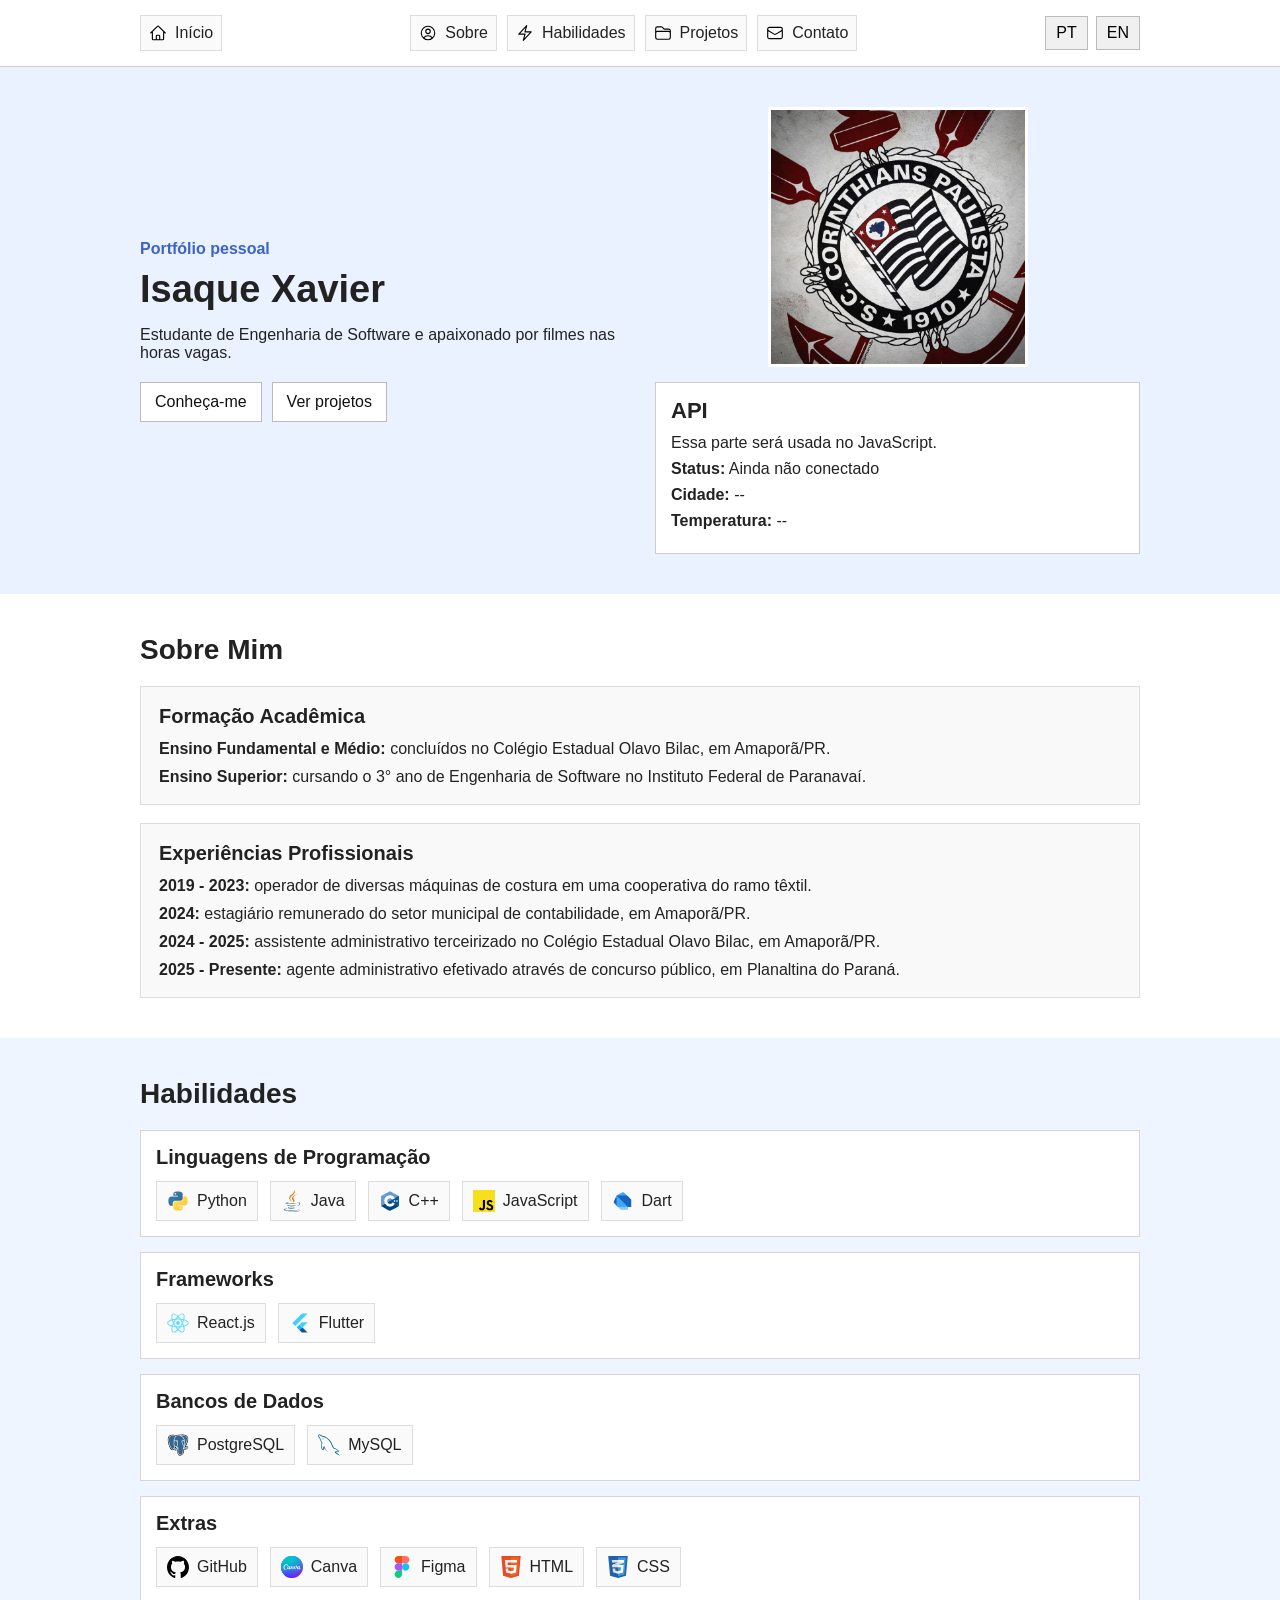
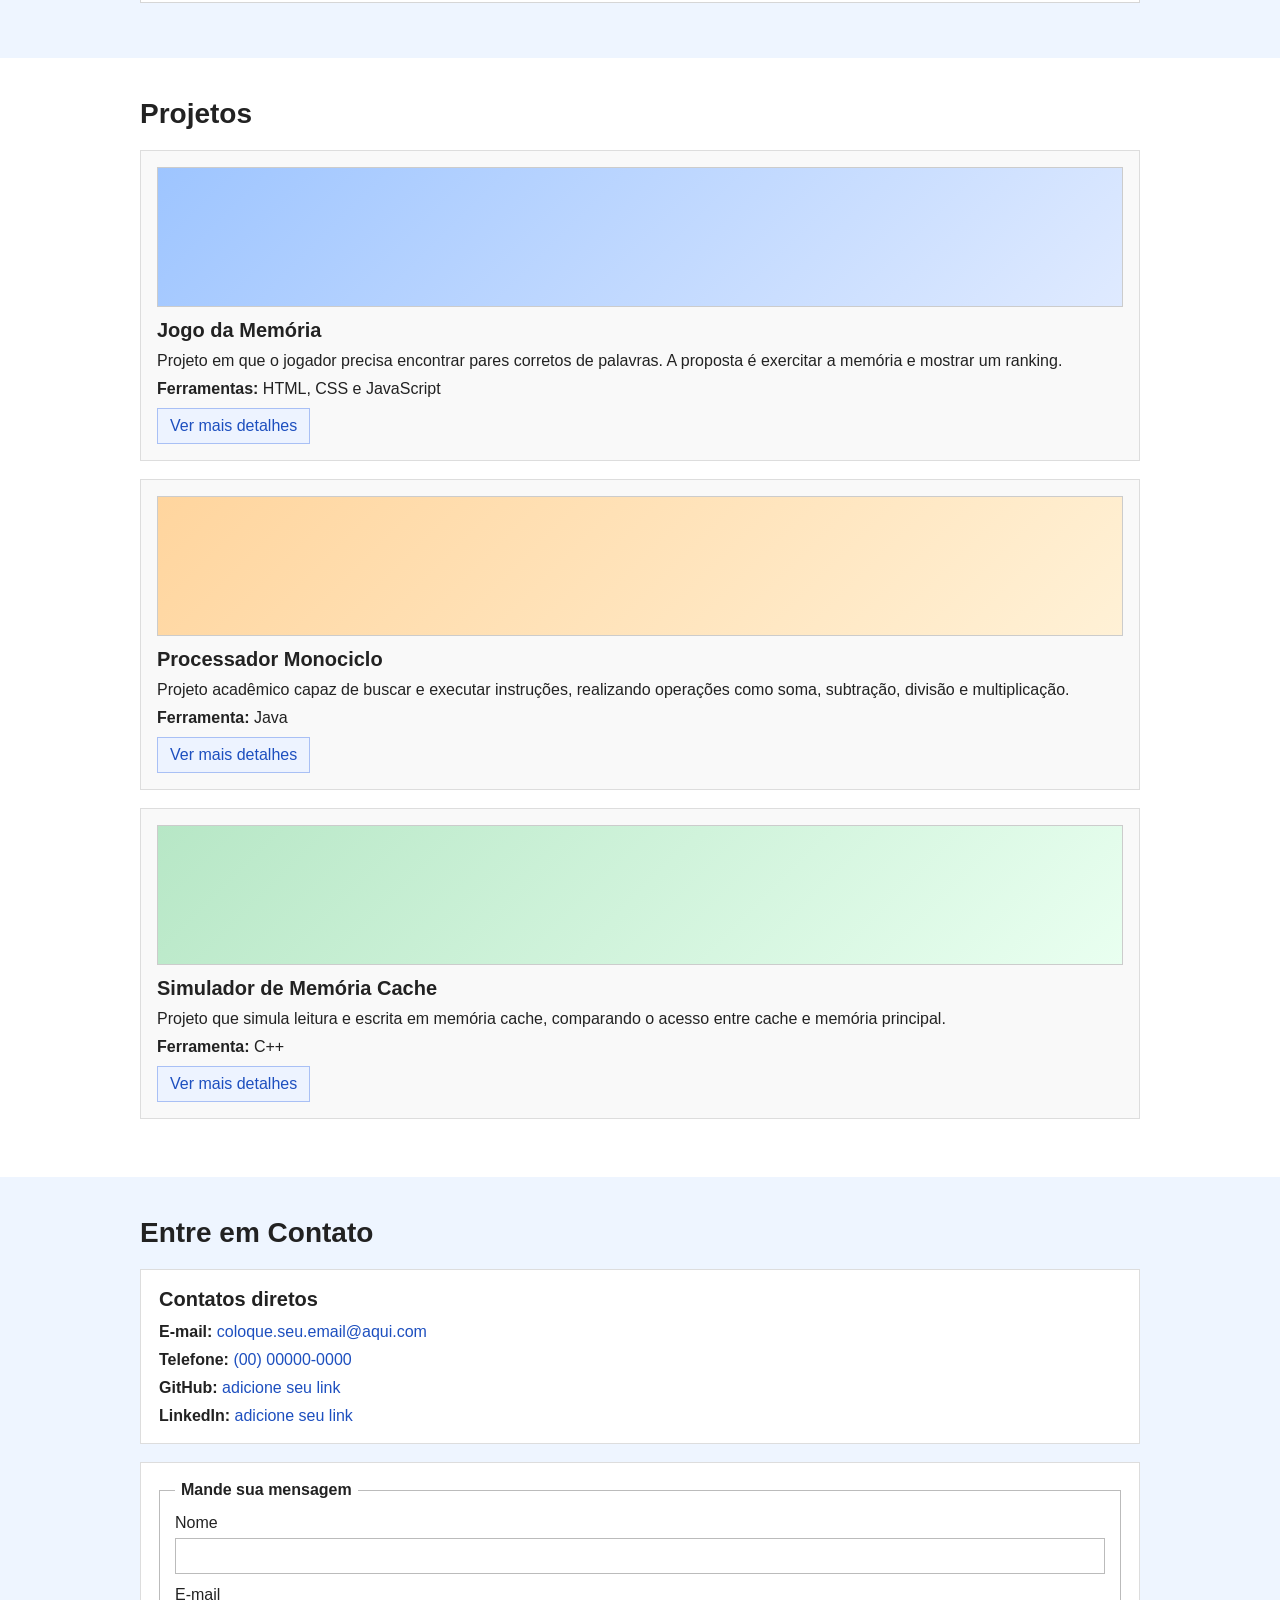
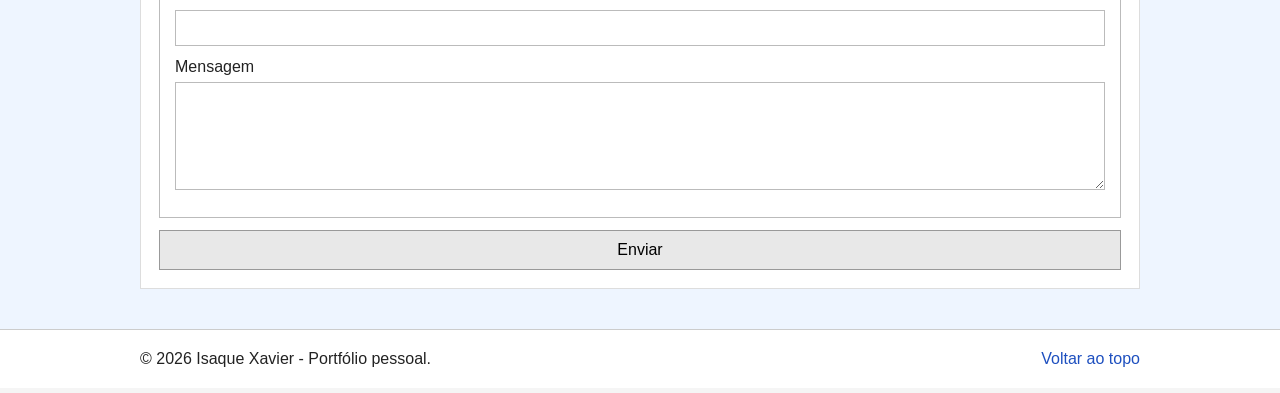
==== commit 1e91a751: "feat, style(hmlt, css): remoldado todo o html e tambem o css, mas ainda faltando ajustes" ====
--- a/index.html
+++ b/index.html
@@ -1,334 +1,228 @@
-
-
 <!DOCTYPE html>
 <html lang="pt-br">
 <head>
     <meta charset="UTF-8">
     <meta name="viewport" content="width=device-width, initial-scale=1.0">
-
     <title>Isaque Xavier</title>
     <link rel="stylesheet" href="css/style.css">
-
 </head>
 <body>
-
-    <header >
+    <header class="site-header">
         <div class="header-content">
             <nav class="navbar">
                 <div class="navbar-home-link">
                     <ul>
                         <li>
                             <a href="#homeSection">
-                                <span class="icon-label">INÍCIO</span>
                                 <img src="assets/icons/home.svg" alt="Início">
-                            </a>
-                        </li>
-                    </ul>                    
-                </div>
+                                <span>Início</span>
+                            </a>
+                        </li>
+                    </ul>
+                </div>
+
                 <div class="navbar-links">
                     <ul>
                         <li>
                             <a href="#aboutSection">
-                                <span class="icon-label">SOBRE</span>
                                 <img src="assets/icons/user-circle.svg" alt="Sobre">
+                                <span>Sobre</span>
                             </a>
                         </li>
                         <li>
                             <a href="#skillsSection">
-                                <span class="icon-label">HABILIDADES</span>
                                 <img src="assets/icons/bolt.svg" alt="Habilidades">
+                                <span>Habilidades</span>
                             </a>
                         </li>
                         <li>
                             <a href="#projectsSection">
-                                <span class="icon-label">PROJETOS</span>
                                 <img src="assets/icons/folder.svg" alt="Projetos">
+                                <span>Projetos</span>
                             </a>
                         </li>
                         <li>
                             <a href="#contactSection">
-                                <span class="icon-label">CONTATO</span>
                                 <img src="assets/icons/envelope.svg" alt="Contato">
-                            </a>
-                        </li>
-                    </ul>                    
+                                <span>Contato</span>
+                            </a>
+                        </li>
+                    </ul>
+                </div>
+
+                <div class="language-switch">
+                    <button type="button">PT</button>
+                    <button type="button">EN</button>
                 </div>
             </nav>
         </div>
-        
     </header>
 
     <main>
-
         <section id="homeSection" class="home-page">
-            <article class="section-container">
-            
+            <div class="section-container">
                 <div class="home-info">
-
-                    <div class="home-image">
-                        <img src="assets/images/corinthians wpp.jpg" alt="Foto Inicial">
-                    </div>
-
-                    <div class="home-presentation">
+                    <div class="home-text">
+                        <p class="home-small">Portfólio pessoal</p>
                         <h1>Isaque Xavier</h1>
-                        <p>Estudante de Engenharia de Software e um apaixonado por filmes</p>
-                    </div>
-
-                    <div class="home-button">
-                        <a href="#aboutSection">Conheça-me >></a>
-                    </div>
-
-                </div>
-            </article>
+                        <p>Estudante de Engenharia de Software e apaixonado por filmes nas horas vagas.</p>
+
+                        <div class="home-buttons">
+                            <a href="#aboutSection">Conheça-me</a>
+                            <a href="#projectsSection">Ver projetos</a>
+                        </div>
+                    </div>
+
+                    <div class="home-side">
+                        <div class="home-image">
+                            <img src="assets/images/corinthians wpp.jpg" alt="Foto de perfil">
+                        </div>
+
+                        <div class="api-box" id="apiCard">
+                            <h2>API</h2>
+                            <p>Essa parte será usada no JavaScript.</p>
+                            <p><strong>Status:</strong> <span id="weatherStatus">Ainda não conectado</span></p>
+                            <p><strong>Cidade:</strong> <span id="weatherCity">--</span></p>
+                            <p><strong>Temperatura:</strong> <span id="weatherTemperature">--</span></p>
+                        </div>
+                    </div>
+                </div>
+            </div>
         </section>
 
         <section id="aboutSection" class="about-page">
-            <article class="section-container">
-                
-
+            <div class="section-container">
                 <div class="about-info">
-
-                    <header class="about-name">
-                        <h2>Sobre</h2>
-                    </header>
+                    <h2>Sobre Mim</h2>
 
                     <div class="about-educational">
-                        <header>
-                            <h3>Formação Acadêmica</h3>
-                        </header>
-                        
-                        <ul>
-                            <li>
-                                <p><span>Ensino Fundamental e Médio: </span>Concluídos no Colégio Estadual Olavo Bilac, em Amaporã/PR.</p>
-                            </li>
-                            <li>
-                                <p><span>Ensino Superior: </span>Cursando o 3° ano de Engenharia de Software, no Instituto Federal de Paranavaí.</p>
+                        <h3>Formação Acadêmica</h3>
+                        <ul>
+                            <li>
+                                <p><strong>Ensino Fundamental e Médio:</strong> concluídos no Colégio Estadual Olavo Bilac, em Amaporã/PR.</p>
+                            </li>
+                            <li>
+                                <p><strong>Ensino Superior:</strong> cursando o 3° ano de Engenharia de Software no Instituto Federal de Paranavaí.</p>
                             </li>
                         </ul>
                     </div>
 
                     <div class="about-professional">
-                        <header>
-                            <h3>Experiências Profissionais</h3>
-                        </header>
-                        
-                        <ul>
-                            <li>
-                                <p><span>2019 - 2023: </span>Operador de diversas máquinas de costura em uma cooperativa de produção do ramo têxtil.</p>
-                            </li>
-                            <li>
-                                <p><span>2024: </span>Estagiário remunerado do setor municipal de contabilidade, em Amaporã/PR.</p>
-                            </li>
-                            <li>
-                                <p><span>2024 - 2025: </span>Assistente administrativo terceirizado no Colégio Estadual Olavo Bilac, em Amaporã/PR.</p>
-                            </li>
-                            <li>
-                                <p><span>2025 - Presente: </span>Agente administrativo efetivado através de concurso público, em Planaltina do Paraná.</p>
-                            </li>
-                        </ul>
-                    </div>
-
-                </div>
-                
-            </article>
+                        <h3>Experiências Profissionais</h3>
+                        <ul>
+                            <li>
+                                <p><strong>2019 - 2023:</strong> operador de diversas máquinas de costura em uma cooperativa do ramo têxtil.</p>
+                            </li>
+                            <li>
+                                <p><strong>2024:</strong> estagiário remunerado do setor municipal de contabilidade, em Amaporã/PR.</p>
+                            </li>
+                            <li>
+                                <p><strong>2024 - 2025:</strong> assistente administrativo terceirizado no Colégio Estadual Olavo Bilac, em Amaporã/PR.</p>
+                            </li>
+                            <li>
+                                <p><strong>2025 - Presente:</strong> agente administrativo efetivado através de concurso público, em Planaltina do Paraná.</p>
+                            </li>
+                        </ul>
+                    </div>
+                </div>
+            </div>
         </section>
 
         <section id="skillsSection" class="skills-page">
-
-            <article class="section-container">
-
-                
-
+            <div class="section-container">
                 <div class="skills-info">
-                    <header class="skills-name">
-                        <h2>Habilidades</h2>
-                    </header>
-
-                    <div class="skills-card">
-                        <header class="skills-card-name">
-                            <h3>Linguagens de Programação</h3>
-                        </header>
-                        <div class="skills-card-content">
-                            <ul>
-                                <li>
-                                    <span class="icon-label">PYTHON</span>
-                                    <img src="assets/icons/python.svg" alt="Python">
-                
-                                </li>
-                                <li>
-                                    <span class="icon-label">JAVA</span>
-                                    <img src="assets/icons/java.svg" alt="Java">
-                    
-                                </li>
-                                <li>
-                                    <span class="icon-label">C++</span>
-                                    <img src="assets/icons/c++.svg" alt="C++">
-                    
-                                </li>
-                                <li>
-                                    <span class="icon-label">JAVASCRIPT</span>
-                                    <img src="assets/icons/javascript.svg" alt="Javascript">
-                    
-                                </li>
-                                <li>
-                                    <span class="icon-label">DART</span>
-                                    <img src="assets/icons/dart.svg" alt="Dart">
-                    
-                                </li>
-                            </ul>
-                        </div>
-                        
-                    </div>
-
-                    <div class="skills-card">
-                        <header class="skills-card-name">
-                            <h3>Frameworks</h3>
-                        </header>
-                        <div class="skills-card-content">
-                            <ul>
-                                <li>
-                                    <span class="icon-label">REACT.JS</span>
-                                    <img src="assets/icons/react-js.svg" alt="React.js">
-                    
-                                </li>
-                                <li>
-                                    <span class="icon-label">FLUTTER</span>
-                                    <img src="assets/icons/flutter.svg" alt="Flutter">
-                    
-                                </li>
-                            </ul>
-                        </div>
-                        
-                    </div>
-
-                    <div class="skills-card">
-                        <header class="skills-card-name">
-                            <h3>Bancos de Dados</h3>
-                        </header>
-                        <div class="skills-card-content">
-                            <ul>
-                                <li>
-                                    <span class="icon-label">POSTGRESQL</span>
-                                    <img src="assets/icons/postgresql.svg" alt="PostgreSQL">
-                    
-                                </li>
-                                <li>
-                                    <span class="icon-label">MYSQL</span>
-                                    <img src="assets/icons/mysql.svg" alt="MySQL">
-                    
-                                </li>
-                            </ul>
-                        </div>
-                        
-                    </div>
-
-                    <div class="skills-card">
-                        <header classskills-card-name="">
-                            <h3>Extras</h3>
-                        </header>
-                        <div class="skills-card-content">
-                            <ul>
-                                <li>
-                                    <span class="icon-label">GITHUB</span>
-                                    <img src="assets/icons/github.svg" alt="GitHub">
-                    
-                                </li>
-                                <li>
-                                    <span class="icon-label">Canva</span>
-                                    <img src="assets/icons/canva.svg" alt="Canva">
-                    
-                                </li>
-                                <li>
-                                    <span class="icon-label">FIGMA</span>
-                                    <img src="assets/icons/figma.svg" alt="Figma">
-                    
-                                </li>
-                                <li>
-                                    <span class="icon-label">HTML</span>
-                                    <img src="assets/icons/html.svg" alt="HTML">
-                    
-                                </li>
-                                <li>
-                                    <span class="icon-label">CSS</span>
-                                    <img src="assets/icons/css.svg" alt="CSS">
-                    
-                                </li>
-                            </ul>
-                        </div>
-                        
-                    </div>
-
-                </div>
-                
-            </article>
+                    <h2>Habilidades</h2>
+
+                    <div class="skills-card">
+                        <h3>Linguagens de Programação</h3>
+                        <ul>
+                            <li><img src="assets/icons/python.svg" alt="Python"><span>Python</span></li>
+                            <li><img src="assets/icons/java.svg" alt="Java"><span>Java</span></li>
+                            <li><img src="assets/icons/c++.svg" alt="C++"><span>C++</span></li>
+                            <li><img src="assets/icons/javascript.svg" alt="JavaScript"><span>JavaScript</span></li>
+                            <li><img src="assets/icons/dart.svg" alt="Dart"><span>Dart</span></li>
+                        </ul>
+                    </div>
+
+                    <div class="skills-card">
+                        <h3>Frameworks</h3>
+                        <ul>
+                            <li><img src="assets/icons/react-js.svg" alt="React"><span>React.js</span></li>
+                            <li><img src="assets/icons/flutter.svg" alt="Flutter"><span>Flutter</span></li>
+                        </ul>
+                    </div>
+
+                    <div class="skills-card">
+                        <h3>Bancos de Dados</h3>
+                        <ul>
+                            <li><img src="assets/icons/postgresql.svg" alt="PostgreSQL"><span>PostgreSQL</span></li>
+                            <li><img src="assets/icons/mysql.svg" alt="MySQL"><span>MySQL</span></li>
+                        </ul>
+                    </div>
+
+                    <div class="skills-card">
+                        <h3>Extras</h3>
+                        <ul>
+                            <li><img src="assets/icons/github.svg" alt="GitHub"><span>GitHub</span></li>
+                            <li><img src="assets/icons/canva.svg" alt="Canva"><span>Canva</span></li>
+                            <li><img src="assets/icons/figma.svg" alt="Figma"><span>Figma</span></li>
+                            <li><img src="assets/icons/html.svg" alt="HTML"><span>HTML</span></li>
+                            <li><img src="assets/icons/css.svg" alt="CSS"><span>CSS</span></li>
+                        </ul>
+                    </div>
+                </div>
+            </div>
         </section>
 
         <section id="projectsSection" class="projects-page">
-            <article class="projects-container">
-                
-
+            <div class="section-container">
                 <div class="projects-info">
-                    <header class="projects-name">
-                        <h2>Projetos</h2>
-                    </header>
+                    <h2>Projetos</h2>
 
                     <div class="projects-card">
-                        <header class="projects-card-name">
-                            <h3>JOGO DA MEMÓRIA</h3>
-                        </header>
-                        <div class="projects-card-description">
-                            <p>Coloca à prova a memória do jogdor: este jogo embaralha pares de palavras e as esconde em cartões, as quais o jogador deve selecionar corretamente um par por vez até que todos os pares estejam visíveis. O jogo permite várias tentativas por jogador e mostra o ranking das melhores pontuações.</p>
-                        </div>
-                        <div class="projects-card-tools">
-                            <p>Ferramentas utilizadas: <span>HTML <img src="assets/icons/html.svg" alt="HTML"></span> CSS <span><img src="assets/icons/css.svg" alt="CSS"></span> JAVASCRIPT <span><img src="assets/icons/javascript.svg" alt="JAVASCRIPT"></span></p>
-                        </div>
+                        <div class="projects-card-image projects-card-image-memory"></div>
+                        <h3>Jogo da Memória</h3>
+                        <p>Projeto em que o jogador precisa encontrar pares corretos de palavras. A proposta é exercitar a memória e mostrar um ranking.</p>
+                        <p><strong>Ferramentas:</strong> HTML, CSS e JavaScript</p>
+                        <a href="#">Ver mais detalhes</a>
                     </div>
 
                     <div class="projects-card">
-                        <header class="projects-card-name">
-                            <h3>PROCESSADOR MONOCICLO</h3>
-                        </header>
-                        <div class="projects-card-description">
-                            <p>Busca e executa instruções: capaz de somar, subtrair, dividir e multiplicar, além de ser capaz de salvar, ler e carregar os dados do banco de registradores, realizando uma instrução por clock.</p>
-                        </div>
-                        <div class="projects-card-tools">
-                            <p>Ferramentas utilizadas: JAVA <span>
-                                <img src="assets/icons/java.svg" alt="JAVA">
-                            </span></p>
-                        </div>
+                        <div class="projects-card-image projects-card-image-processor"></div>
+                        <h3>Processador Monociclo</h3>
+                        <p>Projeto acadêmico capaz de buscar e executar instruções, realizando operações como soma, subtração, divisão e multiplicação.</p>
+                        <p><strong>Ferramenta:</strong> Java</p>
+                        <a href="#">Ver mais detalhes</a>
                     </div>
 
                     <div class="projects-card">
-                        <header class="projects-card-name">
-                            <h3>SIMULADOR DE MEMÓRIA CACHE</h3>
-                        </header>
-                        <div class="projects-card-description">
-                            <p>Simula a busca em memória cache: ao realizar uma operação de leitura ou escrita, o programa verifica se o endereço referenciado está entre os mais recentemente acessados (memória cache). Caso esteja, o tempo de resposta é para esta instrução é x, mas caso não o encontre, ele busca na memória principal, substituindo o endereço menos acessado na cache pelo endereço trazido da memória principal, fazendo esta instrução ter o tempo de resposta x + y.</p>
-                        </div>
-                        <div class="projects-card-tools">
-                            <p>Ferramentas utilizadas: C++ <span>
-                                <img src="assets/icons/c++.svg" alt="C++">
-                            </span></p>                           
-                        </div>
-                    </div>
-
-                </div>
-                
-            </article>
+                        <div class="projects-card-image projects-card-image-cache"></div>
+                        <h3>Simulador de Memória Cache</h3>
+                        <p>Projeto que simula leitura e escrita em memória cache, comparando o acesso entre cache e memória principal.</p>
+                        <p><strong>Ferramenta:</strong> C++</p>
+                        <a href="#">Ver mais detalhes</a>
+                    </div>
+                </div>
+            </div>
         </section>
 
         <section id="contactSection" class="contact-page">
-            <article class="section-container">
-                
-                
+            <div class="section-container">
                 <div class="contact-info">
-                    <header class="contact-name">
-                        <h2>Entre em Contato</h2>
-                    </header>
+                    <h2>Entre em Contato</h2>
+
+                    <div class="contact-direct">
+                        <h3>Contatos diretos</h3>
+                        <ul>
+                            <li><strong>E-mail:</strong> <a href="mailto:coloque.seu.email@aqui.com">coloque.seu.email@aqui.com</a></li>
+                            <li><strong>Telefone:</strong> <a href="tel:+5500000000000">(00) 00000-0000</a></li>
+                            <li><strong>GitHub:</strong> <a href="#">adicione seu link</a></li>
+                            <li><strong>LinkedIn:</strong> <a href="#">adicione seu link</a></li>
+                        </ul>
+                    </div>
+
                     <div class="contact-form">
-                        
                         <form action="#" method="post">
-
                             <fieldset>
                                 <legend>Mande sua mensagem</legend>
 
@@ -338,7 +232,7 @@
                                 </div>
 
                                 <div class="form-email">
-                                    <label for="emailField">E-Mail</label>
+                                    <label for="emailField">E-mail</label>
                                     <input type="email" name="E-mail" id="emailField" required>
                                 </div>
 
@@ -349,23 +243,23 @@
                             </fieldset>
 
                             <button type="submit">Enviar</button>
-                            
                         </form>
                     </div>
-                    
-                </div>
-                
-            </article>
-        </section>
-
+                </div>
+            </div>
+        </section>
     </main>
 
-    <footer>
-
+    <footer class="site-footer">
+        <div class="footer-content">
+            <p>© 2026 Isaque Xavier - Portfólio pessoal.</p>
+            <a href="#homeSection">Voltar ao topo</a>
+        </div>
     </footer>
 
-    <script type="module" src="js/main.js"></script>
-
+    <script type="module">
+        
+    </script>
+    
 </body>
 </html>
-
--- a/css/style.css
+++ b/css/style.css
@@ -1,569 +1,422 @@
-:root{
-    /* DENIFIR AQUI VARIAVEIS GLOBAIS */
-    --navbar-icons-size: clamp(20px, 8vw, 30px);
-    --icons-size: clamp(20px, 5vw, 30px);
-    --home-image-size: clamp(150px, 35vw, 450px);
-    --home-p-size: clamp(0.7rem, 4vw, 2rem);
-    --h1-size: clamp(1.5rem, 8.5vw, 4rem);
-    --h2-size: clamp(1.2rem, 8vw, 3rem);
-    --h2-margin-size: 16px;
-    --h3-size: clamp(1.2rem, 5vw, 2rem);
-    --p-size: clamp(0.7rem, 4vw, 2rem);
-}
-
-*, *::after, *::before{
+* {
     margin: 0;
     padding: 0;
     box-sizing: border-box;
 }
 
-html, body{
-    height: 100%;
+html {
     scroll-behavior: smooth;
-
-    overflow: hidden;
-}
-
-header{
+}
+
+body {
+    font-family: Arial, sans-serif;
+    background-color: #f5f5f5;
+    color: #222;
+}
+
+img {
+    max-width: 100%;
+    display: block;
+}
+
+ul {
+    list-style: none;
+}
+
+section {
+    padding: 40px 20px;
+}
+
+.section-container,
+.header-content,
+.footer-content {
+    max-width: 1000px;
+    margin: 0 auto;
+}
+
+h1 {
+    font-size: 38px;
+}
+
+h2 {
+    font-size: 28px;
+    margin-bottom: 20px;
+}
+
+h3 {
+    font-size: 20px;
+    margin-bottom: 12px;
+}
+
+p,
+a,
+label,
+input,
+textarea,
+button,
+li,
+span {
+    font-size: 16px;
+}
+
+/* HEADER */
+.site-header {
+    background-color: white;
+    border-bottom: 1px solid #ccc;
+}
+
+.navbar {
+    display: flex;
+    justify-content: space-between;
+    align-items: center;
+    gap: 15px;
+    padding: 15px 0;
+    flex-wrap: wrap;
+}
+
+.navbar ul {
+    display: flex;
+    gap: 10px;
+    flex-wrap: wrap;
+}
+
+.navbar a {
+    text-decoration: none;
+    color: #222;
+    display: flex;
+    align-items: center;
+    gap: 8px;
+    padding: 8px;
+    border: 1px solid #ddd;
+    background-color: #fafafa;
+}
+
+.navbar img {
+    width: 18px;
+    height: 18px;
+}
+
+.language-switch {
+    display: flex;
+    gap: 8px;
+}
+
+.language-switch button {
+    padding: 7px 10px;
+    border: 1px solid #bbb;
+    background-color: #f0f0f0;
+    cursor: pointer;
+}
+
+/* HOME */
+.home-page {
+    background-color: #eaf1ff;
+}
+
+.home-info {
+    display: flex;
+    justify-content: space-between;
+    align-items: center;
+    gap: 30px;
+    flex-wrap: wrap;
+}
+
+.home-text {
+    flex: 1;
+    min-width: 260px;
+}
+
+.home-small {
+    margin-bottom: 10px;
+    color: #3c63c7;
+    font-weight: bold;
+}
+
+.home-text h1 {
+    margin-bottom: 15px;
+}
+
+.home-text p {
+    margin-bottom: 10px;
+}
+
+.home-buttons {
+    margin-top: 20px;
+    display: flex;
+    gap: 10px;
+    flex-wrap: wrap;
+}
+
+.home-buttons a {
+    text-decoration: none;
+    color: #111;
+    background-color: white;
+    border: 1px solid #bbb;
+    padding: 10px 14px;
+}
+
+.home-side {
+    flex: 1;
+    min-width: 260px;
+}
+
+.home-image {
+    margin-bottom: 15px;
+}
+
+.home-image img {
+    width: 260px;
+    height: 260px;
+    object-fit: cover;
+    margin: 0 auto;
+    border: 3px solid white;
+}
+
+.api-box {
+    background-color: white;
+    border: 1px solid #ccc;
+    padding: 15px;
+}
+
+.api-box h2 {
+    font-size: 22px;
+    margin-bottom: 10px;
+}
+
+.api-box p {
+    margin-bottom: 8px;
+}
+
+/* SOBRE */
+.about-page {
+    background-color: #ffffff;
+}
+
+.about-info {
+    display: block;
+}
+
+.about-educational {
+    background-color: #f9f9f9;
+    border: 1px solid #ddd;
+    padding: 18px;
+    margin-bottom: 18px;
+}
+
+.about-educational ul {
+    display: flex;
+    flex-direction: column;
+    gap: 10px;
+}
+
+.about-professional {
+    background-color: #f9f9f9;
+    border: 1px solid #ddd;
+    padding: 18px;
+}
+
+.about-professional ul {
+    display: flex;
+    flex-direction: column;
+    gap: 10px;
+}
+
+/* HABILIDADES */
+.skills-page {
+    background-color: #eef5ff;
+}
+
+.skills-info {
+    display: block;
+}
+
+.skills-card {
+    background-color: white;
+    border: 1px solid #d6d6d6;
+    padding: 15px;
+    margin-bottom: 15px;
+}
+
+.skills-card ul {
+    display: flex;
+    flex-wrap: wrap;
+    gap: 12px;
+}
+
+.skills-card li {
+    display: flex;
+    align-items: center;
+    gap: 8px;
+    padding: 8px 10px;
+    border: 1px solid #ddd;
+    background-color: #fafafa;
+}
+
+.skills-card img {
+    width: 22px;
+    height: 22px;
+}
+
+/* PROJETOS */
+.projects-page {
+    background-color: #ffffff;
+}
+
+.projects-info {
+    display: block;
+}
+
+.projects-card {
+    background-color: #f9f9f9;
+    border: 1px solid #ddd;
+    padding: 16px;
+    margin-bottom: 18px;
+}
+
+.projects-card-image {
     width: 100%;
-}
-
-section{
-    padding: 0 24px;
-
-    min-height: 100vh;
-    width: 100%;
-
-    /* scroll-snap-align: start; */
-
+    height: 140px;
+    margin-bottom: 12px;
+    border: 1px solid #ccc;
+}
+
+.projects-card-image-memory {
+    background: linear-gradient(135deg, #9ec5ff, #dfeaff);
+}
+
+.projects-card-image-processor {
+    background: linear-gradient(135deg, #ffd59e, #fff1d6);
+}
+
+.projects-card-image-cache {
+    background: linear-gradient(135deg, #b7e7c6, #e9fff0);
+}
+
+.projects-card h3 {
+    margin-bottom: 10px;
+}
+
+.projects-card p {
+    margin-bottom: 10px;
+}
+
+.projects-card a {
+    display: inline-block;
+    text-decoration: none;
+    color: #1d4fbf;
+    border: 1px solid #a9c0f5;
+    background-color: #edf3ff;
+    padding: 8px 12px;
+}
+
+/* CONTATO */
+.contact-page {
+    background-color: #eef5ff;
+}
+
+.contact-info {
+    display: block;
+}
+
+.contact-direct {
+    background-color: white;
+    border: 1px solid #ddd;
+    padding: 18px;
+    margin-bottom: 18px;
+}
+
+.contact-direct ul {
     display: flex;
     flex-direction: column;
-}
-
-main{
-    height: 100vh;
-    overflow-y: scroll;
-    scroll-snap-type: y mandatory;
-}
-
-.section-container{
-    max-width: 1200px;
-    margin: 0 auto;
-    width: 100%;
-
+    gap: 10px;
+}
+
+.contact-direct a {
+    color: #1d4fbf;
+    text-decoration: none;
+}
+
+.contact-form {
+    background-color: white;
+    border: 1px solid #ddd;
+    padding: 18px;
+}
+
+.contact-form form {
     display: flex;
     flex-direction: column;
-    justify-content: center;
-}
-
-/* CSS DO HEADER NAVBAR */
-.navbar{
-    max-width: 1200px;
-    width: 100%;
-    margin: 0 auto;
-    padding: 0 18px;
-
-    display: flex;
-    align-items: center;
-    justify-content: space-between;
-}
-
-.navbar ul{
-    display: flex;
-    flex-direction: row;
-    list-style: none;
-}
-
-.navbar li{
-    padding: 6px;
-}
-
-.navbar a{
-    display: flex;
-    align-items: center;
-    gap: 6px;
-    text-decoration: none;
-}
-
-.navbar img{
-    width: var(--navbar-icons-size);
-    height: var(--navbar-icons-size);
-}
-
-.icon-label{
-    display: none;
-}
-
-
-/* CSS DA PAGINA INICIAL */
-.home-page{
-    
-    background-color: aqua;
-}
-
-.home-info{
-    display: flex;
-    flex-direction: column;
-    text-align: center;
-    align-items: center;
-
-    margin: 24px 0;
-
-    /* gap: 36px; */
-}
-
-.home-image{
-    display: flex;
-    flex-direction: column;
-    align-items: center;
-
-    margin: 32px;
-
-}
-
-.home-image img{
-    width: var(--home-image-size);
-    height: var(--home-image-size);
-
-    object-fit: cover;
-
-    border-radius: 16px;
-}
-
-.home-presentation{
-    display: flex;
-    flex-direction: column;
-    align-items: center;
-
-    text-align: justify;
-}
-
-.home-presentation h1{
-    margin: 16px 0;
-
-    font-size: var(--h1-size);
-
+}
+
+.contact-form fieldset {
+    border: 1px solid #bbb;
+    padding: 15px;
+}
+
+.contact-form legend {
+    padding: 0 6px;
     font-weight: bold;
 }
 
-.home-presentation p{
-    margin: 8px 0;
-
-    font-size: var(--home-p-size);
-
-    font-weight: bold;
-}
-
-.home-button{
-    background-color: burlywood;
-
-    width: 100%;
-
-    margin: 12px 0;
-    padding: 10px;
-    
-    text-align: center;
-
-    border-radius: 16px;
-}
-
-.home-button a{
-
-    display: flex;
-    flex-direction: column;
-    align-items: stretch;
-    
-    font-size: var(--p-size);
-
-    font-weight: bold;
-    text-decoration: none;
-}
-
-
-/* CSS DA PAGINA 'SOBRE' */
-.about-page{
-    background-color: antiquewhite;
-}
-
-.about-page ul{
+.form-name,
+.form-email,
+.form-message {
     display: flex;
     flex-direction: column;
     gap: 6px;
-}
-
-.about-page li{
-    list-style: none;
-}
-
-.about-page h3{
-
-    margin: 12px 0;
-    font-size: var(--h3-size);
-
-    font-weight: bold;
-}
-
-.about-page p{
-    padding: 0 12px;
-
-    font-size: var(--p-size);
-
-    font-weight: 400;
-}
-
-.about-page span{
-
-    font-weight: bold;
-}
-
-.about-info{
-    display: flex;
-    flex-direction: column;
-    align-items: flex-start;
-
-    margin: 24px 0;
-
-    /* gap: 36px; */
-}
-
-.about-name{
-    margin: var(--h2-margin-size) 0;
-}
-
-.about-page h2{
-    font-size: var(--h2-size);
-
-    font-weight: bold;
-}
-
-
-/* CSS DA PAGINA HABILIDADES */
-.skills-page{
-    background-color: aqua;
-}
-
-.skills-info{
-    display: flex;
-    flex-direction: column;
-
-    margin: 24px 0;
-
-    /* gap: 36px; */
-}
-
-.skills-name{
-    margin: var(--h2-margin-size) 0;
-}
-
-.skills-page h2{
-    font-size: var(--h2-size);
-
-    font-weight: bold;
-}
-
-.skills-page ul {
-    display: flex;
-    flex-direction: row;
-    align-items: flex-start;
-
-    margin: 12px 0;
-
-    flex-wrap: wrap;
-    justify-content: space-around;
-}
-
-.skills-page li{
-    list-style: none;
-
-    padding: 6px;
-}
-
-.skills-page h3{
-    margin: 6px 0;
-
-    font-size: var(--h3-size);
-
-    font-weight: bold;
-}
-
-.skills-page img{
-    width: var(--icons-size);
-}
-
-.skills-card{
-    margin: 12px 0;
-}
-
-
-/* CSS DA PAGINA 'PROJETOS' */
-.projects-page{
-    background-color: antiquewhite;
-}
-
-.projects-info{
-    display: flex;
-    flex-direction: column;
-
-    margin: 24px 0;
-
-    /* gap: 36px; */
-}
-
-.projects-name{
-    margin: var(--h2-margin-size) 0;
-}
-
-.projects-page h2{
-    font-size: var(--h2-size);
-
-    font-weight: bold;
-}
-.projects-page h3{
-    margin: 6px 0;
-
-    font-size: var(--h3-size);
-
-    font-weight: bold;
-}
-
-.projects-page p{
-    padding: 0 12px;
-
-    font-size: var(--p-size);
-
-    font-weight: 400;
-}
-
-.projects-page img{
-    width: var(--icons-size);
-    height: var(--icons-size);
-
-    object-fit: cover;
-}
-
-.projects-card{
-    margin: 12px 0;
-}
-
-.projects-card-tools{
-    margin: 12px 0;
-}
-
-
-/* CSS DA PAGINA 'CONTATO' */
-.contact-page{
-    background-color: aqua;
-}
-
-.contact-info{
-    display: flex;
-    flex-direction: column;
-
-    margin: 24px 0;
-
-    /* gap: 36px; */
-}
-
-.contact-name{
-    margin: var(--h2-margin-size) 0;
-}
-
-.contact-page h2{
-    font-size: var(--h2-size);
-
-    font-weight: bold;
-}
-
-.contact-form form{
-    display: flex;
-    flex-direction: column;
-
-    margin: 16px 0;
-}
-
-.contact-form fieldset{
-    border: 2px solid #000;
-    border-radius: 12px;
-
-    padding: 16px;
-
-    display: flex;
-    flex-direction: column;
-    gap: 12px;
-}
-
-.contact-form legend{
-    font-size: var(--h3-size);
-    font-weight: bold;
-    padding: 0 8px;
-}
-
-.contact-form label{
-    font-size: var(--p-size);
-    font-weight: bold;
+    margin-bottom: 12px;
 }
 
 .contact-form input,
-.contact-form textarea{
-    width: 100%;
+.contact-form textarea {
     padding: 8px;
-
-    font-size: var(--p-size);
-
-    border-radius: 8px;
-    border: 1px solid #ccc;
-
-    outline: none;
-}
-
-.contact-form input:focus,
-.contact-form textarea:focus{
-    border: 1px solid #000;
-}
-
-.form-name,
-.form-email,
-.form-message{
-    display: flex;
-    flex-direction: column;
-    gap: 4px;
-}
-
-.contact-form button{
+    border: 1px solid #bbb;
+}
+
+.contact-form button {
     margin-top: 12px;
     padding: 10px;
-
-    font-size: var(--p-size);
-    font-weight: bold;
-
-    border: none;
-    border-radius: 12px;
-
-    background-color: burlywood;
+    border: 1px solid #999;
+    background-color: #e8e8e8;
     cursor: pointer;
 }
 
-
-
-/* @import url('https://fonts.googleapis.com/css2?family=Special+Gothic+Condensed+One&display=swap');
-
-:root{
-    --transparent-color: #49111c00;
-
-    --black-color-pallete1: #0A0908;
-    --burgundy-color-pallete1: #49111c;
-    --white-color-pallete1: #f2f4f3;
-    --taupe-color-pallete1: #A9927D;
-    --brown-color-pallete1: #5E503F;
-
-    --white-color-pallete2: #FDFFFF;
-    --red-color-pallete2: #B10F2E;
-    --cherry-color-pallete2: #570000;
-    --mogno-color-pallete2: #280000;
-    --peach-color-pallete2: #DE7C5A;
-
-    --blue-color-pallete3: #001427;
-    --teal-color-pallete3: #708D81;
-    --jasmine-color-pallete3: #f4d58d;
-    --ember-color-pallete3: #BF0603;
-    --red-color-pallete3: #8D0801;
-
-    --special-gothic-font: "Special Gothic Condensed One", sans-serif;
-}
-
-
-*,*::before, *::after{
-    margin: 0;
-    padding: 0;
-    box-sizing: border-box;
-}
-
-body{
-    min-height: 100vh;
-    line-height: 1.6;
-    font-family: var(--special-gothic-font);
-}
-
-
-header{
-    font-size: clamp(1rem, 1.5rem);
-    font-weight: 300;
-    background-color: var(--burgundy-color-pallete1);
-    padding: 20px 10px;
-    width: 100%;
-    display: flex;
-    justify-items: center; 
-    align-items: center;   
-}
-
-
-.navbar{
-    max-width: 1280px;
-    width: 100%;
-    margin: 0 auto;
-    display: flex;
-    flex-direction: row;
+/* FOOTER */
+.site-footer {
+    background-color: white;
+    border-top: 1px solid #ccc;
+    padding: 20px;
+}
+
+.footer-content {
+    display: flex;
     justify-content: space-between;
-    align-items: center;
-}
-.navbar ul{
-    display: flex;
-    list-style: none;
-}
-.navbar a{
+    gap: 10px;
+    flex-wrap: wrap;
+}
+
+.footer-content a {
+    color: #1d4fbf;
     text-decoration: none;
-    color: var(--white-color-pallete1);
-}
-.navbar-links li{
-    padding: 0 5px;
-}
-
-
-.hero-page{
-    
-    color: var(--white-color-pallete1);
-    background: var(--blue-color-pallete3);
-    display: flex;
-    flex-direction: row;
-    align-items: center;
-}
-.hero-content{
-    max-width: 1280px;
-    width: 100%;
-    margin: 0 auto;
-    display: flex;
-    flex-direction: row;
-    justify-content: space-between;
-}
-.hero-welcome h1{
-    font-size: clamp(1rem, 5rem, 7rem);
-}
-.hero-suggestion{
-    padding: 0 10px;
-}
-
-
-
-
-
-
-.about-page{
-    margin: 0 auto;
-    max-width: 1280px;
-    background-color: var(--jasmine-color-pallete3);
-}
-.skills-page{
-    margin: 0 auto;
-    max-width: 1280px;
-    background-color: var(--white-color-pallete1);
-}
-.projects-page{
-    margin: 0 auto;
-    max-width: 1280px;
-    background-color: var(--black-color-pallete1);
-}
-.contact-page{
-    margin: 0 auto;
-    max-width: 1280px;
-    background-color: var(--white-color-pallete1);
-} */+}
+
+/* RESPONSIVO */
+@media (max-width: 768px) {
+    .navbar {
+        flex-direction: column;
+        align-items: flex-start;
+    }
+
+    .home-info {
+        flex-direction: column;
+        align-items: flex-start;
+    }
+
+    .home-image img {
+        width: 220px;
+        height: 220px;
+    }
+
+    .footer-content {
+        flex-direction: column;
+    }
+}
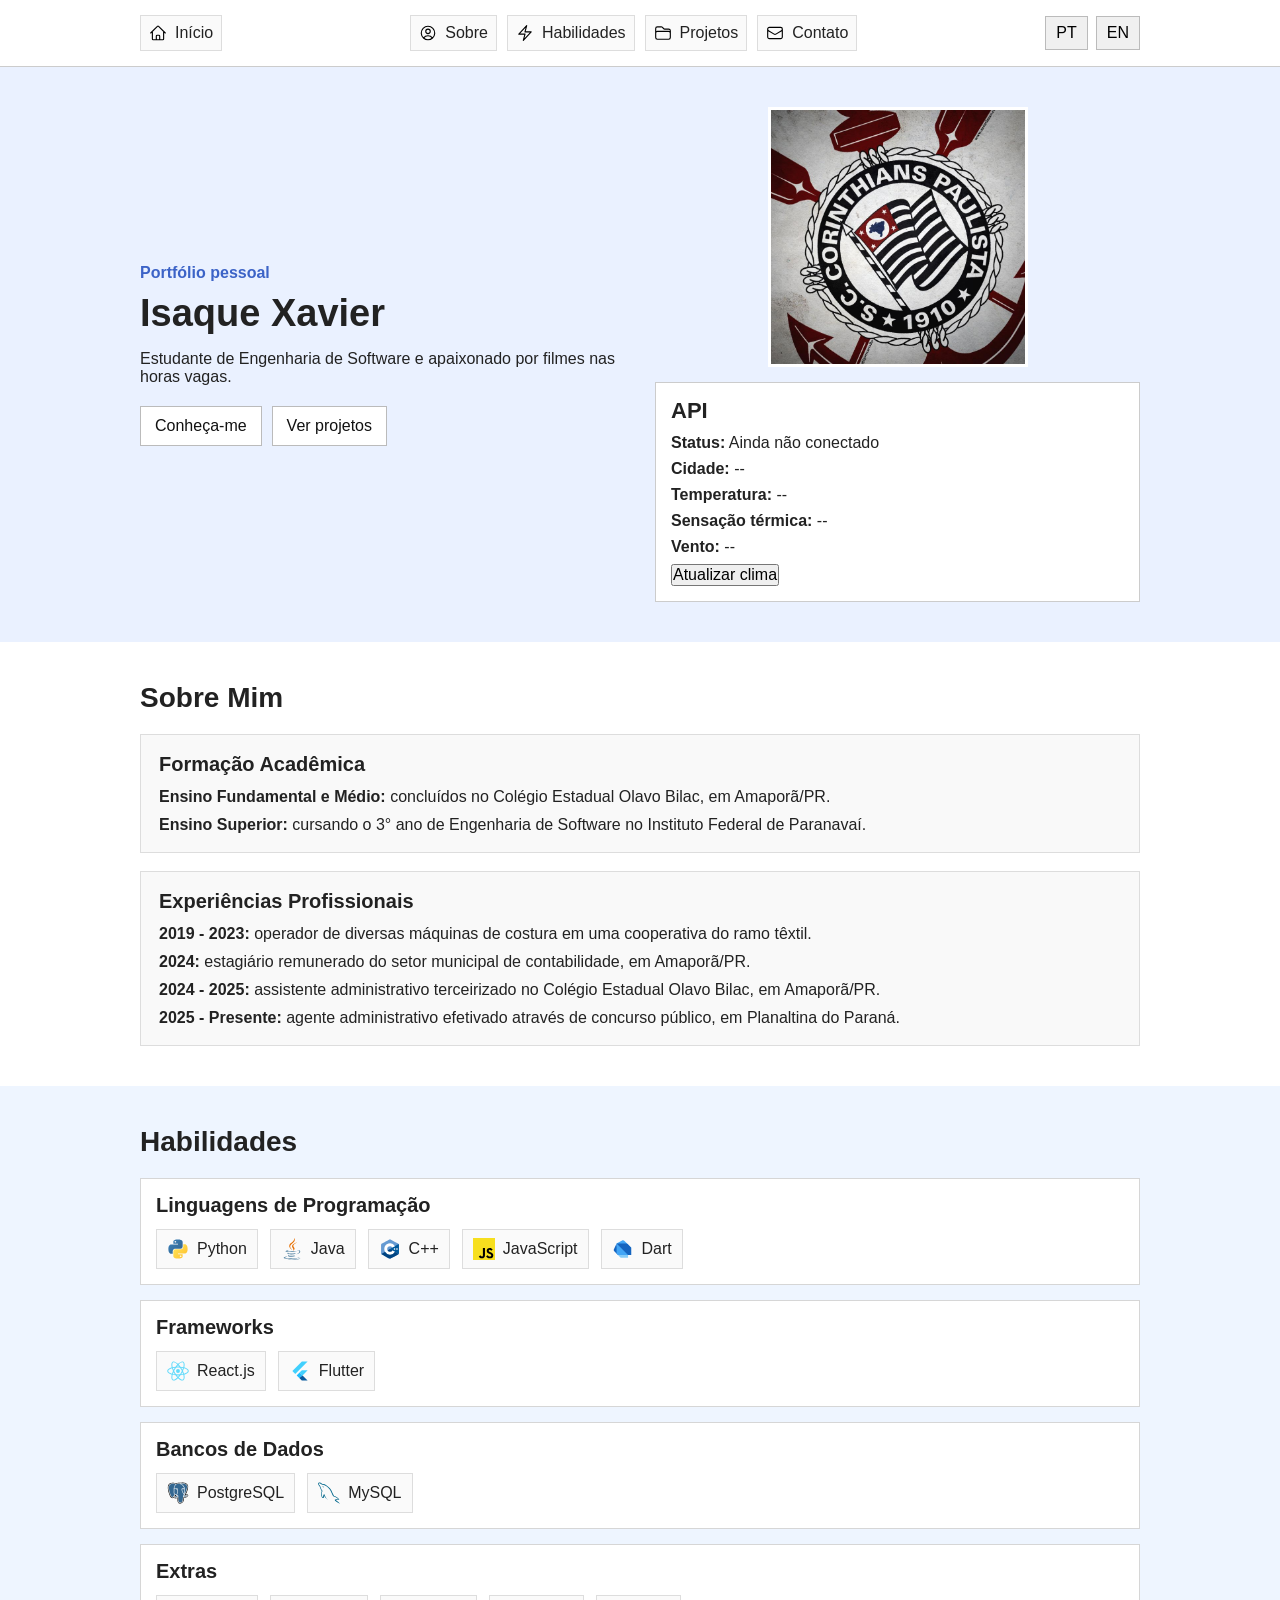
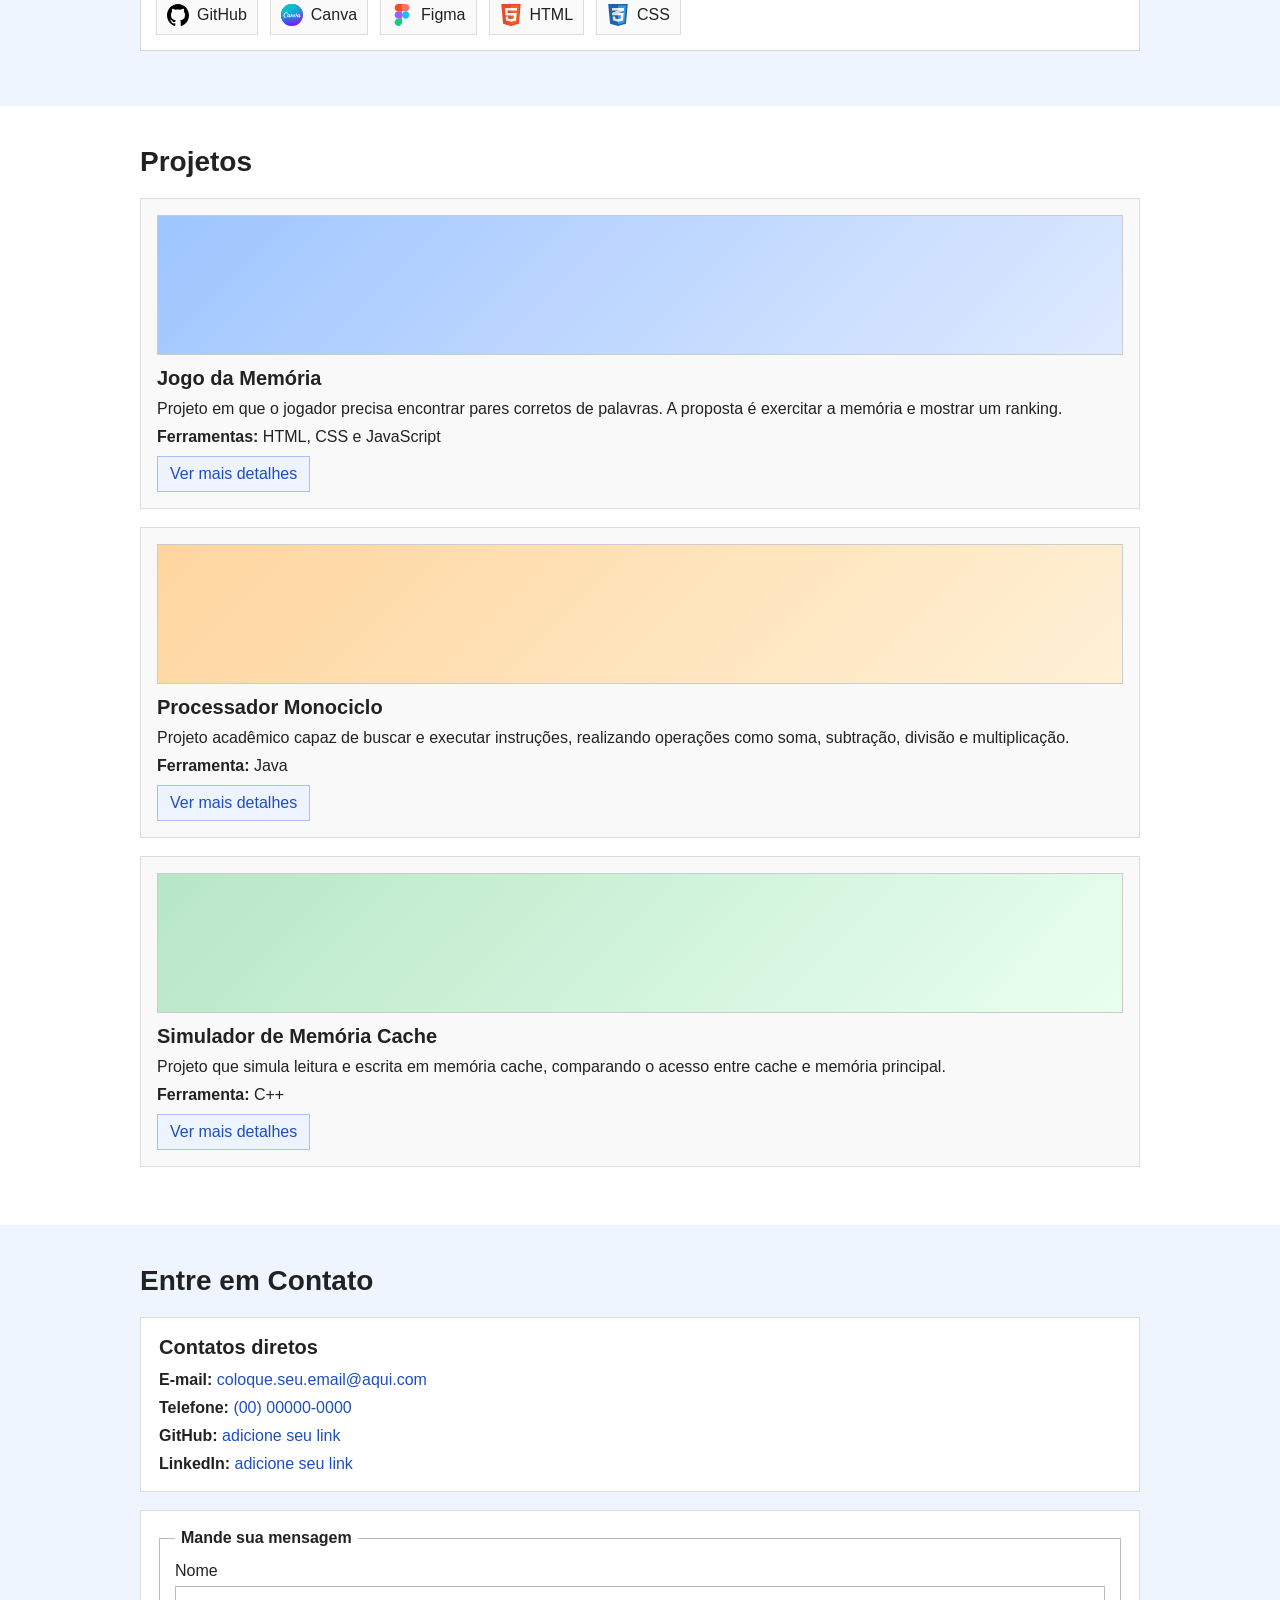
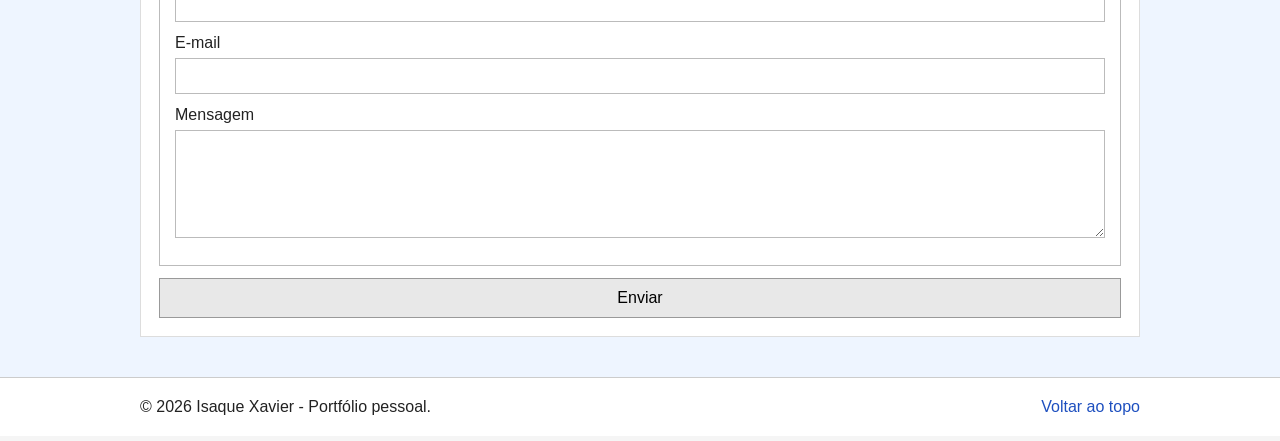
==== commit 2094b1ce: "feat: api modificada no html" ====
--- a/index.html
+++ b/index.html
@@ -13,7 +13,7 @@
                 <div class="navbar-home-link">
                     <ul>
                         <li>
-                            <a href="#homeSection">
+                            <a href="#homeSection" class="nav-link">
                                 <img src="assets/icons/home.svg" alt="Início">
                                 <span>Início</span>
                             </a>
@@ -24,25 +24,25 @@
                 <div class="navbar-links">
                     <ul>
                         <li>
-                            <a href="#aboutSection">
+                            <a href="#aboutSection" class="nav-link">
                                 <img src="assets/icons/user-circle.svg" alt="Sobre">
                                 <span>Sobre</span>
                             </a>
                         </li>
                         <li>
-                            <a href="#skillsSection">
+                            <a href="#skillsSection" class="nav-link">
                                 <img src="assets/icons/bolt.svg" alt="Habilidades">
                                 <span>Habilidades</span>
                             </a>
                         </li>
                         <li>
-                            <a href="#projectsSection">
+                            <a href="#projectsSection" class="nav-link">
                                 <img src="assets/icons/folder.svg" alt="Projetos">
                                 <span>Projetos</span>
                             </a>
                         </li>
                         <li>
-                            <a href="#contactSection">
+                            <a href="#contactSection" class="nav-link">
                                 <img src="assets/icons/envelope.svg" alt="Contato">
                                 <span>Contato</span>
                             </a>
@@ -59,7 +59,7 @@
     </header>
 
     <main>
-        <section id="homeSection" class="home-page">
+        <section id="homeSection" class="home-page observe-section">
             <div class="section-container">
                 <div class="home-info">
                     <div class="home-text">
@@ -78,19 +78,21 @@
                             <img src="assets/images/corinthians wpp.jpg" alt="Foto de perfil">
                         </div>
 
-                        <div class="api-box" id="apiCard">
+                        <div class="api-box" id="apiCard" data-city="Dois Vizinhos">
                             <h2>API</h2>
-                            <p>Essa parte será usada no JavaScript.</p>
                             <p><strong>Status:</strong> <span id="weatherStatus">Ainda não conectado</span></p>
                             <p><strong>Cidade:</strong> <span id="weatherCity">--</span></p>
                             <p><strong>Temperatura:</strong> <span id="weatherTemperature">--</span></p>
+                            <p><strong>Sensação térmica:</strong> <span id="weatherApparentTemperature">--</span></p>
+                            <p><strong>Vento:</strong> <span id="weatherWind">--</span></p>
+                            <button type="button" id="reloadWeatherButton">Atualizar clima</button>
                         </div>
                     </div>
                 </div>
             </div>
         </section>
 
-        <section id="aboutSection" class="about-page">
+        <section id="aboutSection" class="about-page observe-section">
             <div class="section-container">
                 <div class="about-info">
                     <h2>Sobre Mim</h2>
@@ -128,7 +130,7 @@
             </div>
         </section>
 
-        <section id="skillsSection" class="skills-page">
+        <section id="skillsSection" class="skills-page observe-section">
             <div class="section-container">
                 <div class="skills-info">
                     <h2>Habilidades</h2>
@@ -174,7 +176,7 @@
             </div>
         </section>
 
-        <section id="projectsSection" class="projects-page">
+        <section id="projectsSection" class="projects-page observe-section">
             <div class="section-container">
                 <div class="projects-info">
                     <h2>Projetos</h2>
@@ -206,7 +208,7 @@
             </div>
         </section>
 
-        <section id="contactSection" class="contact-page">
+        <section id="contactSection" class="contact-page observe-section">
             <div class="section-container">
                 <div class="contact-info">
                     <h2>Entre em Contato</h2>
@@ -222,7 +224,7 @@
                     </div>
 
                     <div class="contact-form">
-                        <form action="#" method="post">
+                        <form action="#" method="post" id="contactForm">
                             <fieldset>
                                 <legend>Mande sua mensagem</legend>
 
@@ -243,6 +245,7 @@
                             </fieldset>
 
                             <button type="submit">Enviar</button>
+                            <p id="formFeedback" class="form-feedback"></p>
                         </form>
                     </div>
                 </div>
@@ -257,7 +260,7 @@
         </div>
     </footer>
 
-    <script type="module">
+    <script type="module" src="js/main.js">
         
     </script>
     
